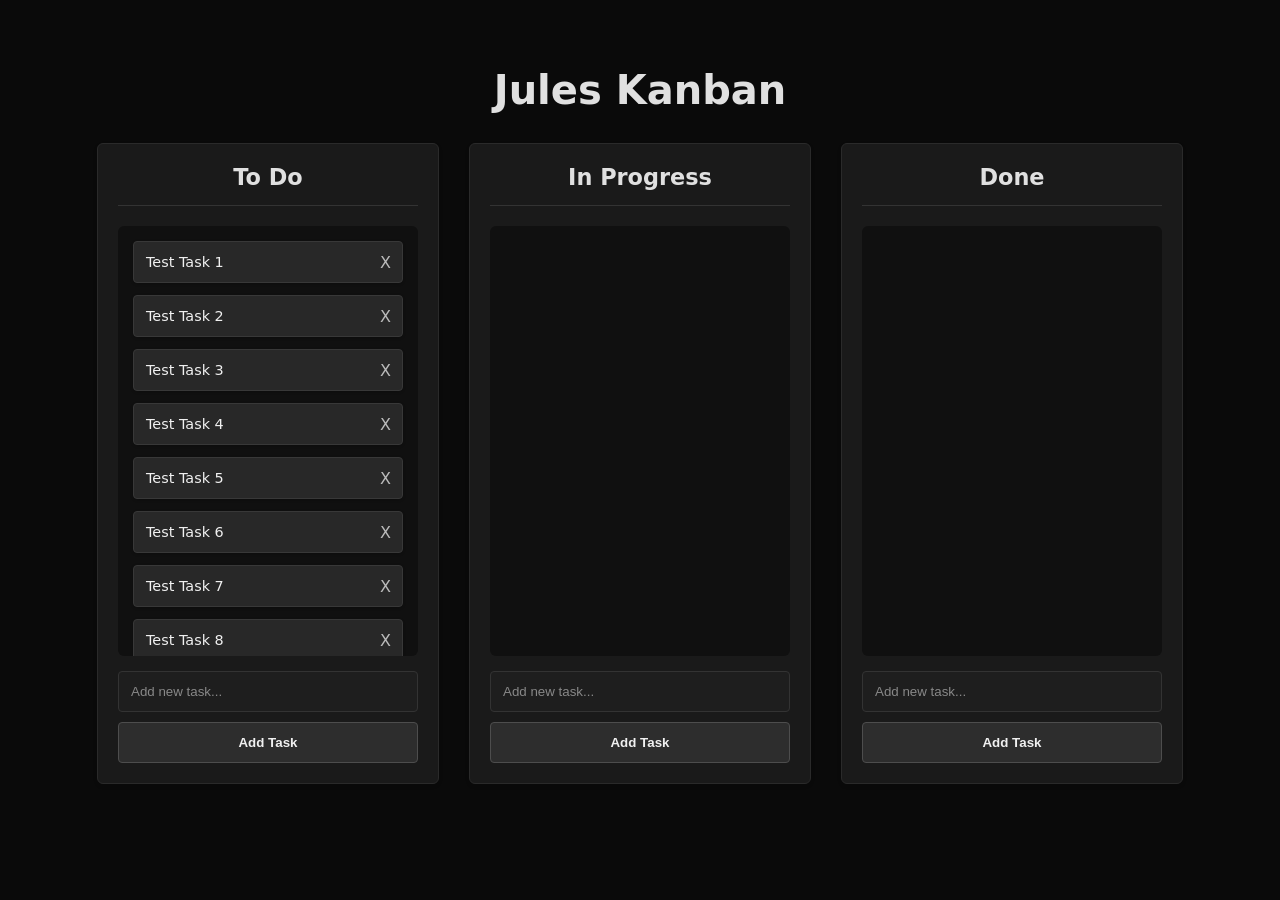
==== index.html @ 548e8468 "feat: Implement max-height and styled scrollbar for Kanban columns This commit introduces a maximum " ====
<!DOCTYPE html>
<html lang="en">
<head>
    <meta charset="UTF-8">
    <meta name="viewport" content="width=device-width, initial-scale=1.0">
    <title>Kanban Board</title>
    <link rel="stylesheet" href="style.css">
</head>
<body>
    <h1>Jules Kanban</h1>
    <div class="kanban-board">
        <div class="column" id="todo">
            <h2>To Do</h2>
            <div class="tasks">
                <div class="task" draggable="true" id="test-task-1"><span>Test Task 1</span><span class="delete-task-btn">X</span></div>
                <div class="task" draggable="true" id="test-task-2"><span>Test Task 2</span><span class="delete-task-btn">X</span></div>
                <div class="task" draggable="true" id="test-task-3"><span>Test Task 3</span><span class="delete-task-btn">X</span></div>
                <div class="task" draggable="true" id="test-task-4"><span>Test Task 4</span><span class="delete-task-btn">X</span></div>
                <div class="task" draggable="true" id="test-task-5"><span>Test Task 5</span><span class="delete-task-btn">X</span></div>
                <div class="task" draggable="true" id="test-task-6"><span>Test Task 6</span><span class="delete-task-btn">X</span></div>
                <div class="task" draggable="true" id="test-task-7"><span>Test Task 7</span><span class="delete-task-btn">X</span></div>
                <div class="task" draggable="true" id="test-task-8"><span>Test Task 8</span><span class="delete-task-btn">X</span></div>
            </div>
            <input type="text" class="new-task-input" placeholder="Add new task...">
            <button class="add-task-btn">Add Task</button>
        </div>
        <div class="column" id="inprogress">
            <h2>In Progress</h2>
            <div class="tasks"></div>
            <input type="text" class="new-task-input" placeholder="Add new task...">
            <button class="add-task-btn">Add Task</button>
        </div>
        <div class="column" id="done">
            <h2>Done</h2>
            <div class="tasks"></div>
            <input type="text" class="new-task-input" placeholder="Add new task...">
            <button class="add-task-btn">Add Task</button>
        </div>
    </div>
    <script src="script.js"></script>
</body>
</html>
---- style.css ----
body {
    font-family: system-ui, -apple-system, BlinkMacSystemFont, "Segoe UI", Roboto, "Helvetica Neue", Arial, sans-serif, "Apple Color Emoji", "Segoe UI Emoji", "Segoe UI Symbol";
    background-color: #0A0A0A; /* Dark background */
    color: #F0F0F0; /* Light text */
    margin: 0;
    padding: 40px; /* This padding will apply to all sides */
}

.kanban-board {
    display: flex;
    gap: 30px; /* Spacing between columns */
    width: 100%;
    max-width: 1200px; /* Max width of the board */
    margin: 0 auto; /* Added for robustness in centering */
    justify-content: center; /* Added to center columns if there's extra space */
}

.column {
    background-color: #1A1A1A; /* Slightly lighter dark shade for columns */
    border-radius: 6px;
    padding: 20px;
    width: 300px; /* Fixed width for columns */
    box-shadow: 0 2px 4px rgba(0, 0, 0, 0.1);
    border: 1px solid #2A2A2A;
    display: flex;
    flex-direction: column;
}

.column h2 {
    text-align: center;
    color: #E0E0E0; /* Accent color for headings */
    margin-top: 0;
    font-size: 1.4em;
    font-weight: 600;
    border-bottom: 1px solid #333; /* Separator line */
    padding-bottom: 15px;
    margin-bottom: 20px;
}

.tasks {
    min-height: 200px; /* Minimum height for the tasks area */
    max-height: 400px;
    overflow-y: auto;
    background-color: #101010; /* Even darker background for task area */
    border-radius: 6px;
    padding: 15px;
    flex-grow: 1; /* Allows this area to grow */
    margin-bottom: 15px;
    scrollbar-width: thin;
    scrollbar-color: #555 #1A1A1A;
}

.task {
    background-color: #282828; /* Darker cards for tasks */
    color: #F0F0F0;
    padding: 12px;
    margin-bottom: 12px;
    border-radius: 4px;
    cursor: grab;
    box-shadow: 0 1px 3px rgba(0, 0, 0, 0.2);
    border: 1px solid #383838;
    font-size: 0.9em;
    position: relative; /* Added for positioning delete button */
}

.delete-task-btn {
    position: absolute;
    top: 50%; /* Changed for vertical centering */
    right: 5px; /* Adjusted for potentially wider padding */
    transform: translateY(-50%); /* Added for vertical centering */
    color: #bbb; /* Softer grey */
    font-size: 16px;
    font-weight: 300; /* Thinner 'X' */
    cursor: pointer;
    padding: 3px 6px; /* Slightly increased padding */
    border-radius: 3px;
    /* border: 1px solid #555; */ /* Removed border */
    transition: background-color 0.2s ease, color 0.2s ease; /* Removed border-color from transition */
    display: flex; /* Added for Flexbox alignment */
    align-items: center; /* Vertically center 'X' */
    justify-content: center; /* Horizontally center 'X' */
}

.delete-task-btn:hover {
    background-color: #E57373; /* Soft red background */
    color: #fff; /* White 'X' for contrast */
    /* border-color: #D32F2F; */ /* Removed border-color from hover */
}

.task:active {
    cursor: grabbing;
    background-color: #4f4f4f; /* Slightly lighter when dragging */
}

.new-task-input {
    width: 100%; /* Full width minus padding */
    padding: 12px;
    margin-bottom: 10px;
    border: 1px solid #333; /* Dark border */
    border-radius: 4px;
    background-color: #1E1E1E; /* Dark input field */
    color: #F0F0F0; /* Light text for input */
    box-sizing: border-box;
    transition: border-color 0.2s ease-in-out, box-shadow 0.2s ease-in-out;
}

.new-task-input:focus {
    border-color: #E0E0E0;
    box-shadow: 0 0 0 2px rgba(224, 224, 224, 0.2);
}

.new-task-input::placeholder {
    color: #888;
}

.add-task-btn {
    background-color: #2D2D2D; /* Accent color for button */
    color: #F0F0F0; /* Dark text on button for contrast */
    border: 1px solid #4D4D4D;
    padding: 12px 18px;
    border-radius: 4px;
    cursor: pointer;
    font-weight: 600;
    transition: background-color 0.2s ease;
    width: 100%; /* Full width button */
}

.add-task-btn:hover {
    background-color: #3D3D3D; /* Slightly darker on hover */
}

.add-task-btn:active {
    transform: translateY(1px);
    background-color: #1E1E1E;
}

.add-task-btn:focus {
    outline: none;
    box-shadow: 0 0 0 3px rgba(224, 224, 224, 0.3);
}

/* Class to visually indicate a column is a valid drop target */
.drag-over {
    background-color: #222222; /* Slightly different background when dragging over */
    border: 2px dashed #E0E0E0;
}

/* Styling for the dragged item */
.dragging {
    opacity: 0.6;
    box-shadow: 0 4px 8px rgba(0, 0, 0, 0.3);
}

@media (max-width: 768px) {
    body {
        padding: 20px;
    }

    .kanban-board {
        flex-direction: column;
        align-items: center; /* Center columns in the new flex direction */
        gap: 15px;
    }

    .column {
        width: 90%; /* Use a percentage width for responsiveness */
        margin-bottom: 20px; /* Space out columns vertically */
    }
}

h1 {
    color: #E0E0E0;
    font-size: 2.5em;
    text-align: center;
    margin-bottom: 30px;
    font-weight: bold;
    display: block; /* Explicitly set display type */
    width: 100%;   /* Ensure it spans full width */
}

/* Scrollbar Styling */
.tasks::-webkit-scrollbar {
  width: 8px;
}

.tasks::-webkit-scrollbar-track {
  background: #1A1A1A; /* Matches column background */
  border-radius: 4px;
}

.tasks::-webkit-scrollbar-thumb {
  background-color: #555; /* A mid-grey for the thumb */
  border-radius: 4px;
  border: 2px solid #1A1A1A; /* Padding effect around thumb */
}

.tasks::-webkit-scrollbar-thumb:hover {
  background-color: #777; /* Lighter grey on hover */
}
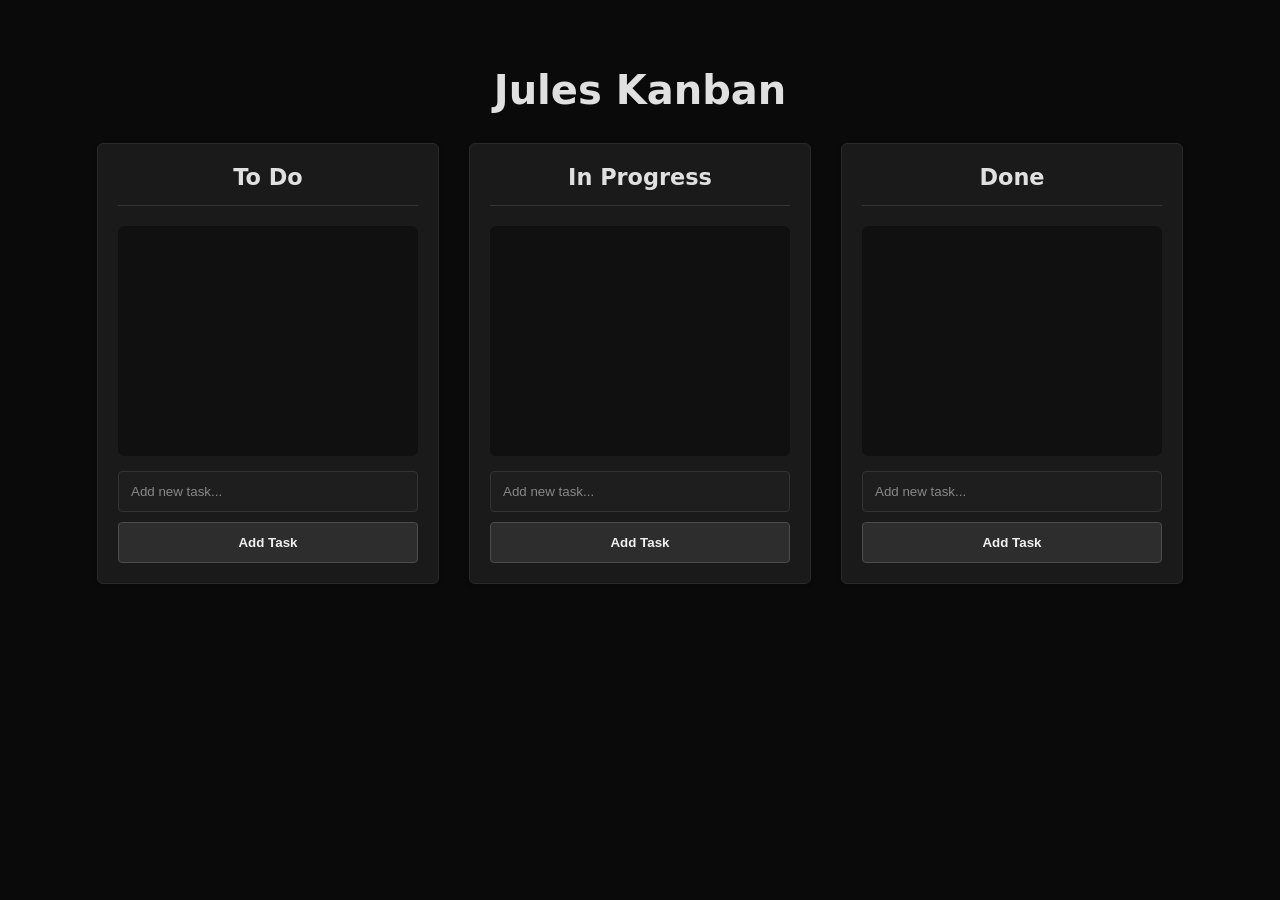
==== commit 49fc9273: "Here's the revised message: fix: Remove test tasks and implement column scrollbars  This commit corr" ====
--- a/index.html
+++ b/index.html
@@ -11,16 +11,7 @@
     <div class="kanban-board">
         <div class="column" id="todo">
             <h2>To Do</h2>
-            <div class="tasks">
-                <div class="task" draggable="true" id="test-task-1"><span>Test Task 1</span><span class="delete-task-btn">X</span></div>
-                <div class="task" draggable="true" id="test-task-2"><span>Test Task 2</span><span class="delete-task-btn">X</span></div>
-                <div class="task" draggable="true" id="test-task-3"><span>Test Task 3</span><span class="delete-task-btn">X</span></div>
-                <div class="task" draggable="true" id="test-task-4"><span>Test Task 4</span><span class="delete-task-btn">X</span></div>
-                <div class="task" draggable="true" id="test-task-5"><span>Test Task 5</span><span class="delete-task-btn">X</span></div>
-                <div class="task" draggable="true" id="test-task-6"><span>Test Task 6</span><span class="delete-task-btn">X</span></div>
-                <div class="task" draggable="true" id="test-task-7"><span>Test Task 7</span><span class="delete-task-btn">X</span></div>
-                <div class="task" draggable="true" id="test-task-8"><span>Test Task 8</span><span class="delete-task-btn">X</span></div>
-            </div>
+            <div class="tasks"></div>
             <input type="text" class="new-task-input" placeholder="Add new task...">
             <button class="add-task-btn">Add Task</button>
         </div>
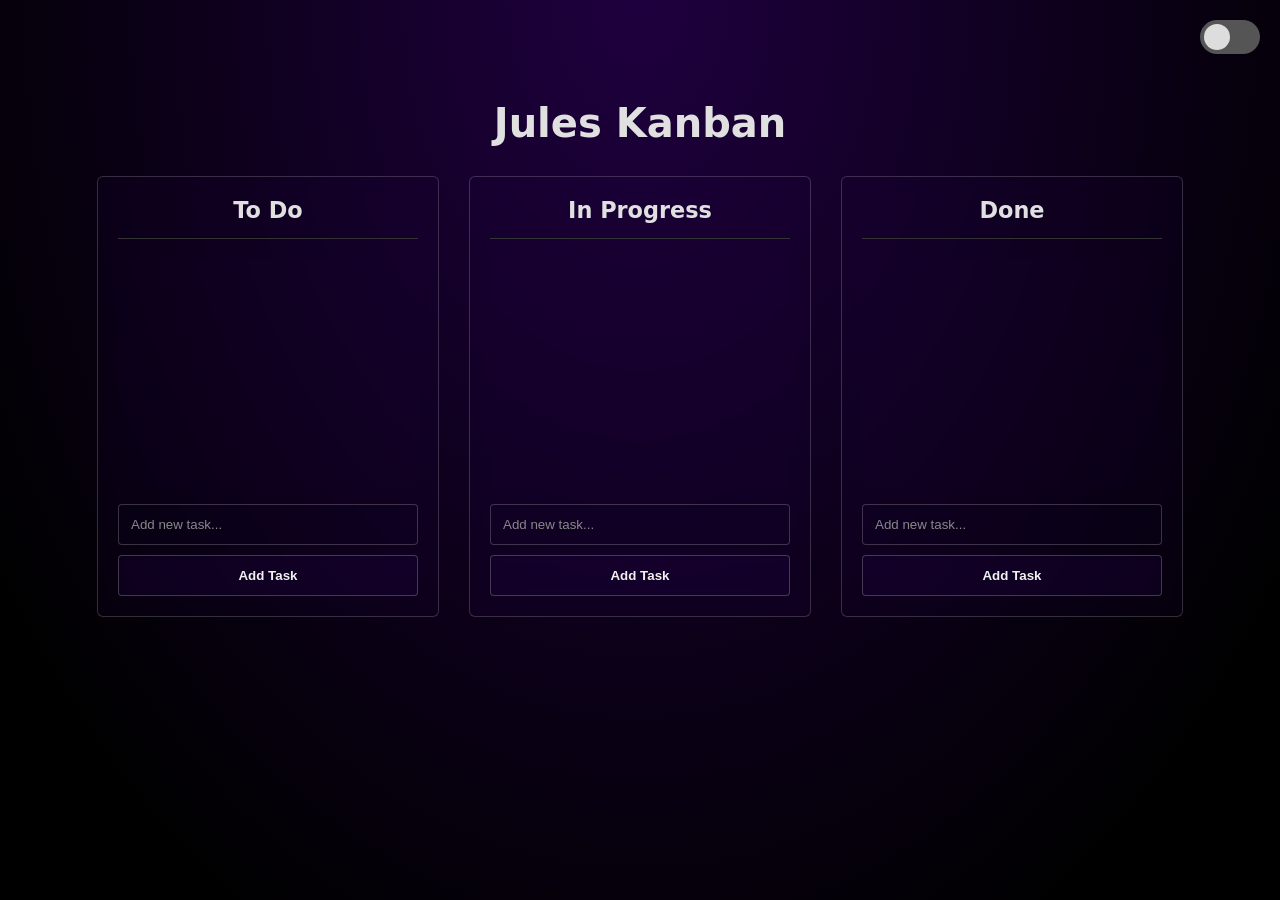
==== commit fafa9c41: "Add light/dark theme switch with glass effect Implemented a theme switcher that allows users to togg" ====
--- a/index.html
+++ b/index.html
@@ -7,6 +7,12 @@
     <link rel="stylesheet" href="style.css">
 </head>
 <body>
+    <div class="theme-switch-container">
+        <label class="theme-switch" for="theme-switch-checkbox">
+            <input type="checkbox" id="theme-switch-checkbox" />
+            <div class="slider round"></div>
+        </label>
+    </div>
     <h1>Jules Kanban</h1>
     <div class="kanban-board">
         <div class="column" id="todo">
--- a/style.css
+++ b/style.css
@@ -1,9 +1,11 @@
 body {
     font-family: system-ui, -apple-system, BlinkMacSystemFont, "Segoe UI", Roboto, "Helvetica Neue", Arial, sans-serif, "Apple Color Emoji", "Segoe UI Emoji", "Segoe UI Symbol";
-    background-color: #0A0A0A; /* Dark background */
+    background-image: radial-gradient(ellipse at top center, #1f003f 0%, #000000 85%);
     color: #F0F0F0; /* Light text */
     margin: 0;
     padding: 40px; /* This padding will apply to all sides */
+    min-height: 100vh;
+    box-sizing: border-box;
 }
 
 .kanban-board {
@@ -16,12 +18,12 @@
 }
 
 .column {
-    background-color: #1A1A1A; /* Slightly lighter dark shade for columns */
+    background-color: rgba(31, 0, 63, 0.15); /* Derived from body background #1f003f, with 15% opacity */
+    backdrop-filter: blur(8px);
     border-radius: 6px;
     padding: 20px;
     width: 300px; /* Fixed width for columns */
-    box-shadow: 0 2px 4px rgba(0, 0, 0, 0.1);
-    border: 1px solid #2A2A2A;
+    border: 1px solid rgba(255, 255, 255, 0.18); /* Increased opacity for better visibility */
     display: flex;
     flex-direction: column;
 }
@@ -41,24 +43,24 @@
     min-height: 200px; /* Minimum height for the tasks area */
     max-height: 400px;
     overflow-y: auto;
-    background-color: #101010; /* Even darker background for task area */
+    background-color: rgba(31, 0, 63, 0.03); /* Very dark, very low opacity violet */
     border-radius: 6px;
     padding: 15px;
     flex-grow: 1; /* Allows this area to grow */
     margin-bottom: 15px;
     scrollbar-width: thin;
-    scrollbar-color: #555 #1A1A1A;
+    scrollbar-color: rgba(220, 200, 255, 0.2) rgba(31, 0, 63, 0.05); /* New thumb and track colors */
 }
 
 .task {
-    background-color: #282828; /* Darker cards for tasks */
+    background-color: rgba(42, 0, 80, 0.1); /* A slightly different violet hue #2a0050, with 10% opacity */
+    backdrop-filter: blur(5px); /* Slightly less intense blur than columns */
     color: #F0F0F0;
     padding: 12px;
     margin-bottom: 12px;
     border-radius: 4px;
     cursor: grab;
-    box-shadow: 0 1px 3px rgba(0, 0, 0, 0.2);
-    border: 1px solid #383838;
+    border: 1px solid rgba(255, 255, 255, 0.15); /* Increased opacity for better visibility */
     font-size: 0.9em;
     position: relative; /* Added for positioning delete button */
 }
@@ -74,17 +76,175 @@
     cursor: pointer;
     padding: 3px 6px; /* Slightly increased padding */
     border-radius: 3px;
-    /* border: 1px solid #555; */ /* Removed border */
-    transition: background-color 0.2s ease, color 0.2s ease; /* Removed border-color from transition */
-    display: flex; /* Added for Flexbox alignment */
+    background-color: transparent;
+    border: none;
+    transition: color 0.2s ease;
+    display: none; /* Changed for Flexbox alignment */
     align-items: center; /* Vertically center 'X' */
     justify-content: center; /* Horizontally center 'X' */
 }
 
 .delete-task-btn:hover {
-    background-color: #E57373; /* Soft red background */
+    background-color: transparent;
+    border: none; /* Ensure no border on hover */
     color: #fff; /* White 'X' for contrast */
-    /* border-color: #D32F2F; */ /* Removed border-color from hover */
+}
+
+.task:hover .delete-task-btn,
+.task:hover .edit-task-btn {
+    display: flex;
+}
+
+.edit-task-btn {
+    position: absolute;
+    top: 50%;
+    right: 45px;
+    transform: translateY(-50%);
+    color: #54A0FF; /* Blue theme for Edit */
+    font-size: 16px;
+    font-weight: 300;
+    cursor: pointer;
+    padding: 5px 8px;
+    border-radius: 4px;
+    background-color: rgba(84, 160, 255, 0.1); /* Base for glass effect - blue tint */
+    backdrop-filter: blur(3px);
+    border: 1px solid rgba(84, 160, 255, 0.2);
+    line-height: 1;
+    transition: color 0.2s ease, background-color 0.2s ease, border-color 0.2s ease, opacity 0.2s ease;
+    display: none;
+    align-items: center;
+    justify-content: center;
+    opacity: 0;
+}
+
+/* Save button style (when .edit-task-btn is in save mode via .editing class on task) */
+.task.editing .edit-task-btn {
+    color: #2ECC71; /* Green theme for Save */
+    background-color: rgba(46, 204, 113, 0.1); /* Green tint for glass bg */
+    border-color: rgba(46, 204, 113, 0.2);
+}
+
+.task:hover .edit-task-btn:not(.task.editing .edit-task-btn), /* Edit hover */
+.task:hover .delete-task-btn {
+    display: flex;
+    opacity: 1;
+}
+/* Special display rule for save button as it's always visible in edit mode */
+.task.editing .edit-task-btn {
+    display: flex;
+    opacity: 1;
+}
+
+
+/* Edit button hover */
+.edit-task-btn:hover {
+    color: #77b5fe; /* Lighter blue for hover */
+    background-color: rgba(84, 160, 255, 0.2);
+    border-color: rgba(84, 160, 255, 0.4);
+}
+
+/* Save button hover (when .edit-task-btn is in save mode) */
+.task.editing .edit-task-btn:hover {
+    color: #58D68D; /* Lighter green for hover */
+    background-color: rgba(46, 204, 113, 0.2);
+    border-color: rgba(46, 204, 113, 0.4);
+}
+
+
+/* Delete button styling */
+.delete-task-btn {
+    position: absolute;
+    top: 50%;
+    right: 5px;
+    transform: translateY(-50%);
+    color: #FF6B6B; /* Red theme for Delete */
+    font-size: 16px;
+    font-weight: 300;
+    cursor: pointer;
+    padding: 5px 8px;
+    border-radius: 4px;
+    background-color: rgba(255, 107, 107, 0.1); /* Red tint for glass bg */
+    backdrop-filter: blur(3px);
+    border: 1px solid rgba(255, 107, 107, 0.2);
+    line-height: 1;
+    transition: color 0.2s ease, background-color 0.2s ease, border-color 0.2s ease, opacity 0.2s ease;
+    display: none;
+    align-items: center;
+    justify-content: center;
+    opacity: 0;
+}
+
+.delete-task-btn:hover {
+    color: #ff8686; /* Lighter red for hover */
+    background-color: rgba(255, 107, 107, 0.2);
+    border-color: rgba(255, 107, 107, 0.4);
+}
+
+/* Hide delete button when task is in editing state (JS also helps, this is a CSS backup) */
+.task.task-editing-state .delete-task-btn {
+    display: none !important; /* Ensure it's hidden */
+    opacity: 0 !important;
+}
+
+
+.edit-task-textarea {
+    width: calc(100% - 10px); /* Give a little space, buttons are absolute */
+    padding: 8px;
+    margin: 0; /* Reset margin, position within task */
+    border: 1px solid transparent; /* Initially transparent border */
+    border-radius: 3px;
+    background-color: rgba(42, 0, 80, 0.25); /* Slightly more opaque than task bg for visibility */
+    color: #F0F0F0;
+    box-sizing: border-box;
+    font-family: inherit;
+    font-size: inherit;
+    resize: vertical;
+    min-height: 40px;
+    line-height: 1.4;
+    overflow-y: hidden;
+    transition: border-color 0.2s ease-in-out, background-color 0.2s ease-in-out, width 0.2s ease-in-out; /* Added width transition */
+    flex-grow: 1; /* Allow textarea to take available space in flex container */
+}
+
+/* Styles for when task is in editing mode */
+.task.editing {
+    display: flex; /* Use flexbox for textarea and save button alignment */
+    align-items: flex-start; /* Align items to the top, good for multi-line textarea */
+    padding-right: 5px; /* Add some padding to the task itself if button is inside */
+}
+
+.task.editing .edit-task-textarea {
+    width: calc(100% - 55px); /* Reduce width to make space for the save button + margin */
+    margin-right: 10px; /* Add some margin between textarea and save button */
+}
+
+.task.editing .edit-task-btn {
+    position: relative; /* Override absolute positioning */
+    right: auto;
+    top: auto;
+    transform: none; /* Reset transform */
+    flex-shrink: 0; /* Prevent button from shrinking */
+    /* Vertically center button with the first line of textarea, or adjust as needed */
+    /* This might need fine-tuning depending on exact line-heights and padding */
+    margin-top: 8px; /* Approximate alignment with first line of text based on padding */
+}
+
+
+.edit-task-textarea:focus {
+    outline: none; /* Remove default browser outline */
+    border-color: rgba(220, 200, 255, 0.35); /* Subtle violet-tinted focus border */
+    background-color: rgba(42, 0, 80, 0.35); /* Slightly darker on focus */
+    box-shadow: 0 0 5px rgba(220, 200, 255, 0.1); /* Soft glow effect */
+}
+
+
+/* Adjust delete button position if edit button is present */
+.task .delete-task-btn {
+    right: 5px; /* Original position */
+}
+
+.task.editing .task-text-content {
+    display: none; /* Hide original text when editing */
 }
 
 .task:active {
@@ -96,17 +256,16 @@
     width: 100%; /* Full width minus padding */
     padding: 12px;
     margin-bottom: 10px;
-    border: 1px solid #333; /* Dark border */
+    border: 1px solid rgba(255, 255, 255, 0.2); /* Increased opacity */
     border-radius: 4px;
-    background-color: #1E1E1E; /* Dark input field */
+    background-color: rgba(31, 0, 63, 0.05); /* Very subtle, low opacity dark violet */
     color: #F0F0F0; /* Light text for input */
     box-sizing: border-box;
-    transition: border-color 0.2s ease-in-out, box-shadow 0.2s ease-in-out;
+    transition: border-color 0.2s ease-in-out, background-color 0.2s ease-in-out;
 }
 
 .new-task-input:focus {
-    border-color: #E0E0E0;
-    box-shadow: 0 0 0 2px rgba(224, 224, 224, 0.2);
+    border-color: rgba(255, 255, 255, 0.45); /* Increased opacity for focus border */
 }
 
 .new-task-input::placeholder {
@@ -114,29 +273,32 @@
 }
 
 .add-task-btn {
-    background-color: #2D2D2D; /* Accent color for button */
+    background-color: rgba(42, 0, 80, 0.12); /* Slightly more opaque than inputs, task card violet hue, 12% opacity */
+    backdrop-filter: blur(3px);
     color: #F0F0F0; /* Dark text on button for contrast */
-    border: 1px solid #4D4D4D;
+    border: 1px solid rgba(255, 255, 255, 0.22); /* Increased base opacity */
     padding: 12px 18px;
     border-radius: 4px;
     cursor: pointer;
     font-weight: 600;
-    transition: background-color 0.2s ease;
+    transition: background-color 0.2s ease, border-color 0.2s ease, transform 0.1s ease;
     width: 100%; /* Full width button */
 }
 
 .add-task-btn:hover {
-    background-color: #3D3D3D; /* Slightly darker on hover */
+    background-color: rgba(42, 0, 80, 0.2); /* Increase opacity on hover */
+    border-color: rgba(255, 255, 255, 0.3); /* Increased hover opacity */
 }
 
 .add-task-btn:active {
     transform: translateY(1px);
-    background-color: #1E1E1E;
+    background-color: rgba(42, 0, 80, 0.08); /* Slightly less opaque for glassy press */
 }
 
 .add-task-btn:focus {
     outline: none;
-    box-shadow: 0 0 0 3px rgba(224, 224, 224, 0.3);
+    background-color: rgba(42, 0, 80, 0.18); /* Distinct from hover */
+    border-color: rgba(255, 255, 255, 0.35); /* Increased focus opacity */
 }
 
 /* Class to visually indicate a column is a valid drop target */
@@ -153,6 +315,8 @@
 
 @media (max-width: 768px) {
     body {
+        background-image: none; /* Remove the gradient */
+        background-color: #0A0A0A; /* Apply a solid dark background */
         padding: 20px;
     }
 
@@ -165,12 +329,70 @@
     .column {
         width: 90%; /* Use a percentage width for responsiveness */
         margin-bottom: 20px; /* Space out columns vertically */
+        background-color: #1A1225; /* Solid dark violet/purple */
+        backdrop-filter: none; /* Remove blur effect */
+        border: 1px solid #2A2035; /* Subtly visible solid border */
+    }
+
+    .task {
+        background-color: #281A38; /* Solid dark violet, slightly different from column */
+        backdrop-filter: none; /* Remove blur effect */
+        border: 1px solid #3D2C4F; /* Subtly visible solid border */
+    }
+
+    .new-task-input {
+        background-color: #150C20; /* Solid very dark violet for input background */
+        border: 1px solid #2A2035; /* Matching mobile column border for consistency */
+    }
+
+    .new-task-input:focus {
+        border-color: #4A3B5C; /* A lighter violet for focus border */
+    }
+
+    .add-task-btn {
+        background-color: #281A38; /* Matching mobile task card background */
+        backdrop-filter: none; /* Remove blur effect */
+        border: 1px solid #3D2C4F; /* Matching mobile task card border */
+    }
+
+    .add-task-btn:hover {
+        background-color: #3D2C4F; /* Darken background on hover */
+        border-color: #504060; /* Slightly lighter border on hover */
+    }
+
+    .add-task-btn:active {
+        background-color: #1E1526; /* Even darker for active state */
+    }
+
+    .add-task-btn:focus {
+        background-color: #352545; /* Specific focus background */
+        border-color: #504060; /* Consistent focus border color */
+    }
+
+    .tasks {
+        background-color: #100815; /* Solid very dark base for tasks area */
+        /* Update scrollbar-color for Firefox */
+        scrollbar-color: #4A3B5C #1A1225; /* Thumb: Lighter violet, Track: Dark violet (matching column bg) */
+    }
+
+    .tasks::-webkit-scrollbar-track {
+        background: #1A1225; /* Solid dark violet (matching mobile column bg) */
+    }
+
+    .tasks::-webkit-scrollbar-thumb {
+        background-color: #4A3B5C; /* Solid lighter violet */
+        border: 2px solid #1A1225; /* Border matching the new track color */
+    }
+
+    .tasks::-webkit-scrollbar-thumb:hover {
+        background-color: #5A4B6C; /* Slightly brighter/lighter on hover */
     }
 }
 
 h1 {
     color: #E0E0E0;
     font-size: 2.5em;
+    margin-top: 60px; /* Add margin to prevent overlap with fixed switch */
     text-align: center;
     margin-bottom: 30px;
     font-weight: bold;
@@ -184,16 +406,251 @@
 }
 
 .tasks::-webkit-scrollbar-track {
-  background: #1A1A1A; /* Matches column background */
+  background: rgba(31, 0, 63, 0.05); /* Matching input field background */
   border-radius: 4px;
 }
 
 .tasks::-webkit-scrollbar-thumb {
-  background-color: #555; /* A mid-grey for the thumb */
+  background-color: rgba(220, 200, 255, 0.2); /* Light, semi-transparent violet-tinted white */
   border-radius: 4px;
-  border: 2px solid #1A1A1A; /* Padding effect around thumb */
+  border: 2px solid rgba(31, 0, 63, 0.05); /* Use new track color for border */
 }
 
 .tasks::-webkit-scrollbar-thumb:hover {
-  background-color: #777; /* Lighter grey on hover */
-}
+  background-color: rgba(220, 200, 255, 0.3); /* Slightly more opaque on hover */
+}
+
+/* Theme Switch Styles */
+.theme-switch-container {
+    position: fixed;
+    top: 20px;
+    right: 20px;
+    z-index: 1000; /* Ensure it's above other content */
+}
+
+.theme-switch {
+    position: relative;
+    display: inline-block;
+    width: 60px;
+    height: 34px;
+}
+
+.theme-switch input {
+    opacity: 0;
+    width: 0;
+    height: 0;
+}
+
+.slider {
+    position: absolute;
+    cursor: pointer;
+    top: 0;
+    left: 0;
+    right: 0;
+    bottom: 0;
+    background-color: #ccc;
+    transition: .4s;
+    border-radius: 34px;
+}
+
+.slider:before {
+    position: absolute;
+    content: "";
+    height: 26px;
+    width: 26px;
+    left: 4px;
+    bottom: 4px;
+    background-color: white;
+    transition: .4s;
+    border-radius: 50%;
+}
+
+input:checked + .slider {
+    background-color: #2196F3; /* Blue when checked (light mode) */
+}
+
+input:focus + .slider {
+    box-shadow: 0 0 1px #2196F3;
+}
+
+input:checked + .slider:before {
+    transform: translateX(26px);
+}
+
+/* Style for dark mode (default) */
+body:not(.light-mode) .slider {
+    background-color: #555; /* Darker background for the switch in dark mode */
+}
+
+body:not(.light-mode) input:checked + .slider {
+    background-color: #777; /* Slightly lighter dark background when "on" but still dark overall */
+}
+
+body:not(.light-mode) .slider:before {
+    background-color: #ddd; /* Lighter nub for dark mode */
+}
+
+/* Specific style for the sun/moon icons if we add them later, or for the nub color in light/dark */
+/* For now, we'll adjust the nub for light mode when .light-mode is active on body */
+body.light-mode .slider {
+    background-color: #ccc; /* Standard light mode off */
+}
+body.light-mode input:checked + .slider {
+    background-color: #2196F3; /* Standard light mode on */
+}
+body.light-mode .slider:before {
+    background-color: white; /* Standard light mode nub */
+}
+
+/* Light Theme Styles */
+body.light-mode {
+    background-image: radial-gradient(ellipse at top center, #e0e0e0 0%, #ffffff 85%); /* Light grey to white */
+    color: #333333; /* Dark text */
+}
+
+body.light-mode h1 {
+    color: #222222; /* Darker heading text */
+}
+
+body.light-mode .column {
+    background-color: rgba(255, 255, 255, 0.3); /* Light glass effect */
+    backdrop-filter: blur(10px);
+    border: 1px solid rgba(0, 0, 0, 0.1); /* Subtle dark border */
+    box-shadow: 0 4px 15px rgba(0, 0, 0, 0.05); /* Softer shadow for light mode */
+}
+
+body.light-mode .column h2 {
+    color: #444444; /* Dark grey for column titles */
+    border-bottom: 1px solid #dddddd; /* Lighter separator line */
+}
+
+body.light-mode .tasks {
+    background-color: rgba(255, 255, 255, 0.15); /* Lighter, very subtle glass for tasks area */
+    scrollbar-color: rgba(0, 0, 0, 0.2) rgba(255, 255, 255, 0.1); /* Darker thumb, lighter track */
+}
+
+body.light-mode .task {
+    background-color: rgba(255, 255, 255, 0.5); /* Light glass for tasks */
+    backdrop-filter: blur(8px);
+    color: #333333; /* Dark text for tasks */
+    border: 1px solid rgba(0, 0, 0, 0.12); /* Subtle dark border for tasks */
+    box-shadow: 0 2px 8px rgba(0, 0, 0, 0.06); /* Softer shadow for tasks */
+}
+
+body.light-mode .new-task-input {
+    background-color: rgba(255, 255, 255, 0.4); /* Light background for input */
+    color: #333333; /* Dark text */
+    border: 1px solid rgba(0, 0, 0, 0.15); /* Subtle dark border */
+}
+
+body.light-mode .new-task-input::placeholder {
+    color: #888888; /* Slightly darker placeholder for light mode */
+}
+
+body.light-mode .new-task-input:focus {
+    border-color: rgba(0, 0, 0, 0.3); /* Darker border on focus */
+    background-color: rgba(255, 255, 255, 0.5);
+}
+
+body.light-mode .add-task-btn {
+    background-color: rgba(240, 240, 240, 0.6); /* Light, slightly opaque button */
+    backdrop-filter: blur(5px);
+    color: #333333; /* Dark text */
+    border: 1px solid rgba(0, 0, 0, 0.15); /* Subtle dark border */
+}
+
+body.light-mode .add-task-btn:hover {
+    background-color: rgba(230, 230, 230, 0.7);
+    border-color: rgba(0, 0, 0, 0.25);
+}
+
+body.light-mode .add-task-btn:active {
+    background-color: rgba(220, 220, 220, 0.7);
+    transform: translateY(1px);
+}
+
+body.light-mode .add-task-btn:focus {
+    outline: none;
+    border-color: rgba(0, 0, 0, 0.3);
+    box-shadow: 0 0 0 2px rgba(0, 123, 255, 0.2); /* Light blue focus ring, common in light themes */
+}
+
+/* Scrollbar styling for light mode (Webkit) */
+body.light-mode .tasks::-webkit-scrollbar-track {
+  background: rgba(0, 0, 0, 0.05); /* Very light track */
+}
+
+body.light-mode .tasks::-webkit-scrollbar-thumb {
+  background-color: rgba(0, 0, 0, 0.3); /* Darker thumb */
+  border: 2px solid rgba(0, 0, 0, 0.05); /* Match track color for border */
+}
+
+body.light-mode .tasks::-webkit-scrollbar-thumb:hover {
+  background-color: rgba(0, 0, 0, 0.4); /* Slightly darker on hover */
+}
+
+/* Light theme styles for task interactive elements */
+body.light-mode .task:active {
+    cursor: grabbing;
+    background-color: rgba(240, 240, 240, 0.7); /* Lighter grey when dragging in light mode */
+    box-shadow: 0 4px 12px rgba(0, 0, 0, 0.1);
+}
+
+body.light-mode .task .edit-task-btn {
+    color: #007bff; /* Standard blue for edit */
+    background-color: rgba(0, 123, 255, 0.1);
+    border: 1px solid rgba(0, 123, 255, 0.2);
+}
+
+body.light-mode .task .edit-task-btn:hover {
+    color: #0056b3; /* Darker blue on hover */
+    background-color: rgba(0, 123, 255, 0.2);
+    border-color: rgba(0, 123, 255, 0.4);
+}
+
+body.light-mode .task.editing .edit-task-btn { /* Save button in light mode */
+    color: #28a745; /* Standard green for save */
+    background-color: rgba(40, 167, 69, 0.1);
+    border-color: rgba(40, 167, 69, 0.2);
+}
+
+body.light-mode .task.editing .edit-task-btn:hover {
+    color: #1e7e34; /* Darker green on hover */
+    background-color: rgba(40, 167, 69, 0.2);
+    border-color: rgba(40, 167, 69, 0.4);
+}
+
+body.light-mode .task .delete-task-btn {
+    color: #dc3545; /* Standard red for delete */
+    background-color: rgba(220, 53, 69, 0.1);
+    border: 1px solid rgba(220, 53, 69, 0.2);
+}
+
+body.light-mode .task .delete-task-btn:hover {
+    color: #c82333; /* Darker red on hover */
+    background-color: rgba(220, 53, 69, 0.2);
+    border-color: rgba(220, 53, 69, 0.4);
+}
+
+body.light-mode .edit-task-textarea {
+    background-color: rgba(255, 255, 255, 0.7); /* Lighter textarea background */
+    color: #333333; /* Dark text */
+    border: 1px solid rgba(0,0,0,0.1);
+}
+
+body.light-mode .edit-task-textarea:focus {
+    border-color: rgba(0, 123, 255, 0.5); /* Blue focus border */
+    background-color: rgba(255, 255, 255, 0.8);
+    box-shadow: 0 0 5px rgba(0, 123, 255, 0.15);
+}
+
+body.light-mode .drag-over {
+    background-color: rgba(0, 0, 0, 0.05); /* Very subtle dark overlay */
+    border: 2px dashed #888888; /* Dashed grey border */
+}
+
+body.light-mode .dragging {
+    opacity: 0.7;
+    background-color: rgba(250, 250, 250, 0.8); /* Slightly off-white when dragging */
+    box-shadow: 0 4px 8px rgba(0, 0, 0, 0.15);
+}
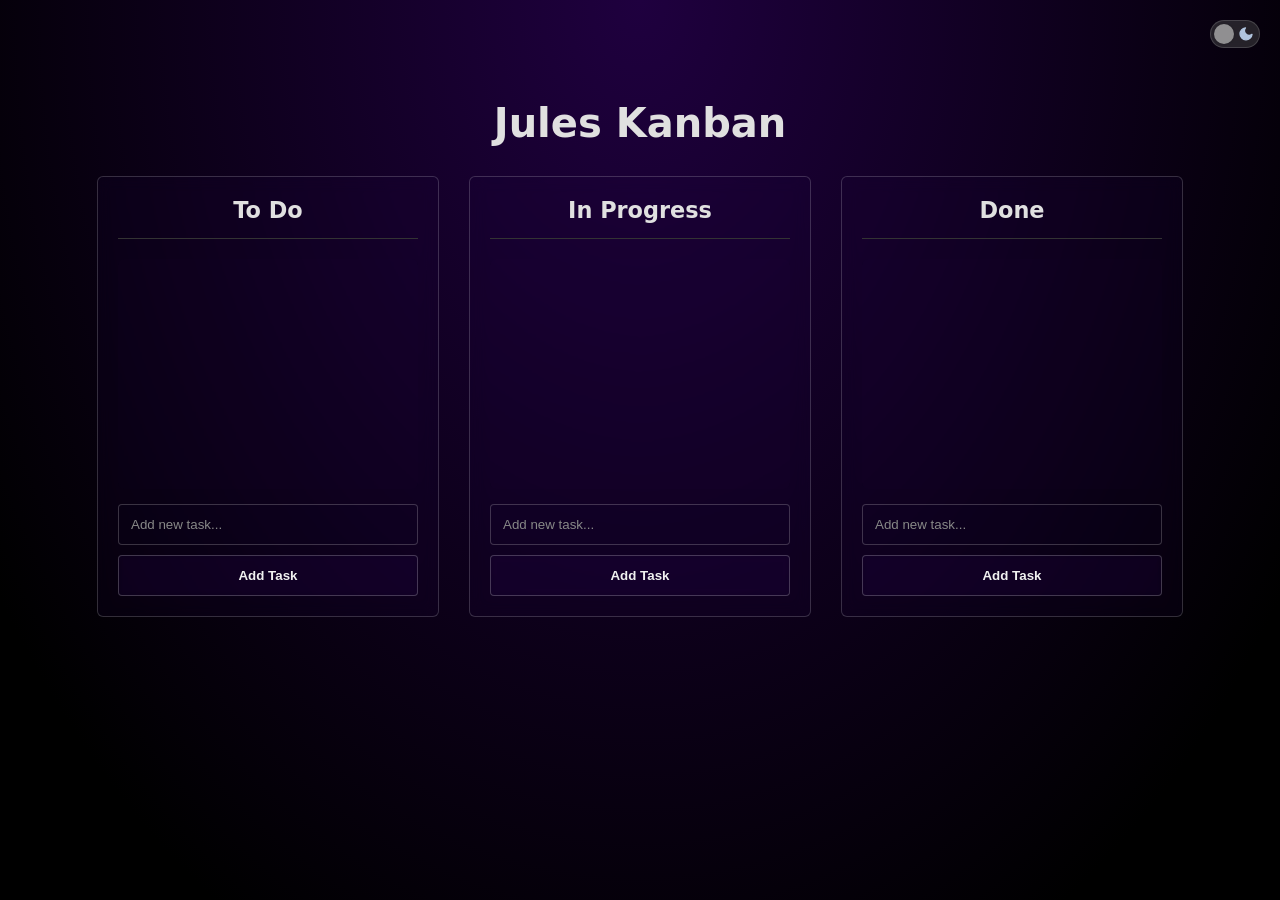
==== commit 4c96132e: "Fix: Refine dark mode theme switch aesthetics - Adjusted the slider nub color in dark mode to a soft" ====
--- a/index.html
+++ b/index.html
@@ -10,7 +10,14 @@
     <div class="theme-switch-container">
         <label class="theme-switch" for="theme-switch-checkbox">
             <input type="checkbox" id="theme-switch-checkbox" />
-            <div class="slider round"></div>
+            <div class="slider round">
+                <span class="icon sun-icon">
+                    <svg viewBox="0 0 24 24" fill="currentColor" stroke="currentColor" stroke-width="2" stroke-linecap="round" stroke-linejoin="round"><circle cx="12" cy="12" r="5"></circle><line x1="12" y1="1" x2="12" y2="3"></line><line x1="12" y1="21" x2="12" y2="23"></line><line x1="4.22" y1="4.22" x2="5.64" y2="5.64"></line><line x1="18.36" y1="18.36" x2="19.78" y2="19.78"></line><line x1="1" y1="12" x2="3" y2="12"></line><line x1="21" y1="12" x2="23" y2="12"></line><line x1="4.22" y1="19.78" x2="5.64" y2="18.36"></line><line x1="18.36" y1="5.64" x2="19.78" y2="4.22"></line></svg>
+                </span>
+                <span class="icon moon-icon">
+                    <svg viewBox="0 0 24 24" fill="currentColor" stroke="currentColor" stroke-width="2" stroke-linecap="round" stroke-linejoin="round"><path d="M21 12.79A9 9 0 1 1 11.21 3 7 7 0 0 0 21 12.79z"></path></svg>
+                </span>
+            </div>
         </label>
     </div>
     <h1>Jules Kanban</h1>
--- a/style.css
+++ b/style.css
@@ -431,8 +431,8 @@
 .theme-switch {
     position: relative;
     display: inline-block;
-    width: 60px;
-    height: 34px;
+    width: 50px; /* Reduced width */
+    height: 28px; /* Reduced height */
 }
 
 .theme-switch input {
@@ -448,58 +448,159 @@
     left: 0;
     right: 0;
     bottom: 0;
-    background-color: #ccc;
+    background-color: rgba(204, 204, 204, 0.3); /* Light grey with alpha for glass base */
+    backdrop-filter: blur(5px);
+    border: 1px solid rgba(255, 255, 255, 0.18);
     transition: .4s;
-    border-radius: 34px;
+    border-radius: 28px; /* Adjusted border-radius */
 }
 
 .slider:before {
     position: absolute;
     content: "";
-    height: 26px;
-    width: 26px;
-    left: 4px;
-    bottom: 4px;
-    background-color: white;
+    height: 20px; /* Reduced nub height */
+    width: 20px;  /* Reduced nub width */
+    left: 3px;    /* Adjusted nub position */
+    bottom: 3px;  /* Adjusted nub position */
+    background-color: rgba(255, 255, 255, 0.8); /* Slightly transparent white */
     transition: .4s;
     border-radius: 50%;
-}
-
-input:checked + .slider {
-    background-color: #2196F3; /* Blue when checked (light mode) */
-}
+    box-shadow: 0 0 3px rgba(0,0,0,0.2);
+    z-index: 1; /* Ensure nub is above icons */
+}
+
+/* Icons inside the slider */
+.slider .icon {
+    position: absolute;
+    top: 50%; /* Default for sun */
+    transform: translateY(-50%); /* Default for sun */
+    width: 16px; /* Icon size */
+    height: 16px;
+    pointer-events: none; /* So they don't interfere with clicks */
+    transition: opacity 0.3s ease, color 0.3s ease;
+    z-index: 0; /* Below the nub */
+}
+
+.slider .sun-icon {
+    left: 5px; /* Position on the left */
+    /* Default state (switch OFF, dark mode selected): Sun is hidden, but color if it were visible */
+    color: #FFD700; /* Gold for sun */
+    opacity: 0;
+}
+
+.slider .moon-icon {
+    right: 5px; /* Position on the right */
+    /* Default state (switch OFF, dark mode selected): Moon is visible */
+    color: #b0c4de; /* LightSteelBlue for moon */
+    opacity: 1;
+    transform: translateY(-51%); /* Nudge moon icon up slightly */
+}
+
+/* Styles based on checkbox state (determines which icon is conceptually 'active') */
+/* When switch is ON (light mode selected) */
+input:checked + .slider .sun-icon {
+    opacity: 1; /* Show sun */
+}
+input:checked + .slider .moon-icon {
+    opacity: 0; /* Hide moon */
+}
+
+/* When switch is OFF (dark mode selected) - this is the default state of icons */
+input:not(:checked) + .slider .sun-icon {
+    opacity: 0; /* Hide sun */
+}
+input:not(:checked) + .slider .moon-icon {
+    opacity: 1; /* Show moon */
+}
+
+
+/* Slider background color based on checkbox state */
+input:checked + .slider { /* Light mode selected */
+    background-color: rgba(255, 235, 205, 0.5); /* SeaShell/Very Light Peach-Gold glass */
+    border-color: rgba(210, 180, 140, 0.4); /* Tan border, subtle */
+}
+
+input:not(:checked) + .slider { /* Dark mode selected - this is the default slider bg */
+    /* This will be overridden by body:not(.light-mode) .theme-switch .slider for initial dark theme load */
+    /* And by body.light-mode .theme-switch .slider if light theme is active but switch is toggled to dark */
+}
+
 
 input:focus + .slider {
-    box-shadow: 0 0 1px #2196F3;
+    box-shadow: 0 0 2px rgba(210, 180, 140, 0.7); /* Focus consistent with new 'on' color */
 }
 
 input:checked + .slider:before {
-    transform: translateX(26px);
-}
-
-/* Style for dark mode (default) */
-body:not(.light-mode) .slider {
-    background-color: #555; /* Darker background for the switch in dark mode */
-}
-
-body:not(.light-mode) input:checked + .slider {
-    background-color: #777; /* Slightly lighter dark background when "on" but still dark overall */
-}
-
-body:not(.light-mode) .slider:before {
-    background-color: #ddd; /* Lighter nub for dark mode */
-}
-
-/* Specific style for the sun/moon icons if we add them later, or for the nub color in light/dark */
-/* For now, we'll adjust the nub for light mode when .light-mode is active on body */
-body.light-mode .slider {
-    background-color: #ccc; /* Standard light mode off */
-}
-body.light-mode input:checked + .slider {
-    background-color: #2196F3; /* Standard light mode on */
-}
-body.light-mode .slider:before {
-    background-color: white; /* Standard light mode nub */
+    transform: translateX(22px); /* Adjusted transform for new size */
+}
+
+/* Theme-specific overrides for icon colors and slider background */
+
+/* === DARK THEME (body:not(.light-mode)) === */
+body:not(.light-mode) .theme-switch .slider { /* Default slider bg in dark mode (switch OFF) */
+    background-color: rgba(85, 85, 85, 0.4); /* Darker glass base */
+    backdrop-filter: blur(5px);
+    border: 1px solid rgba(255, 255, 255, 0.15);
+}
+body:not(.light-mode) .theme-switch input:not(:checked) + .slider .moon-icon { /* Moon icon when dark mode is active & selected */
+    color: #b0c4de; /* LightSteelBlue */
+    opacity: 1;
+}
+body:not(.light-mode) .theme-switch input:not(:checked) + .slider .sun-icon { /* Sun icon when dark mode is active & selected (should be hidden) */
+    opacity: 0;
+}
+body:not(.light-mode) .theme-switch input:checked + .slider { /* Slider bg in dark mode when switch is ON (light mode selected) */
+    background-color: rgba(255, 235, 205, 0.5); /* SeaShell/Very Light Peach-Gold glass */
+    border-color: rgba(210, 180, 140, 0.4);
+}
+body:not(.light-mode) .theme-switch input:checked + .slider .sun-icon { /* Sun icon when dark mode is active BUT light mode selected */
+    color: #FFD700; /* Gold */
+    opacity: 1;
+}
+body:not(.light-mode) .theme-switch input:checked + .slider .moon-icon { /* Moon icon when dark mode is active BUT light mode selected (should be hidden) */
+    opacity: 0;
+}
+body:not(.light-mode) .theme-switch .slider:before { /* Nub color in dark mode (when dark theme is selected) */
+    background-color: rgba(180, 180, 180, 0.75); /* Darker, more transparent grey */
+    box-shadow: 0 0 2px rgba(0,0,0,0.3); /* Slightly adjusted shadow for new nub color */
+}
+body:not(.light-mode) .theme-switch input:checked + .slider:before { /* Nub when light is selected, still in dark body theme context */
+    background-color: rgba(235, 235, 235, 0.85); /* Slightly less stark white for this transitional state */
+}
+
+
+/* === LIGHT THEME (body.light-mode) === */
+body.light-mode .theme-switch .slider { /* Default slider bg in light mode (switch ON for light) */
+    /* This is when light mode is selected (checkbox is checked) */
+    background-color: rgba(255, 235, 205, 0.6); /* SeaShell/Very Light Peach-Gold glass - slightly more opaque */
+    backdrop-filter: blur(5px);
+    border: 1px solid rgba(210, 180, 140, 0.4); /* Tan border */
+}
+body.light-mode .theme-switch input:checked + .slider .sun-icon { /* Sun icon when light mode is active & selected */
+    color: #e68a00; /* Darker Gold / Orange for better contrast on light bg */
+    opacity: 1;
+}
+body.light-mode .theme-switch input:checked + .slider .moon-icon { /* Moon icon when light mode is active & selected (should be hidden) */
+    opacity: 0;
+}
+
+body.light-mode .theme-switch input:not(:checked) + .slider { /* Slider bg in light mode when switch is OFF (dark mode selected) */
+    background-color: rgba(130, 130, 130, 0.4); /* Mid-tone grey glass for 'off' state in light mode */
+    border: 1px solid rgba(0, 0, 0, 0.15);
+}
+body.light-mode .theme-switch input:not(:checked) + .slider .moon-icon { /* Moon icon when light mode is active BUT dark mode selected */
+    color: #333a45; /* Darker slate gray for moon on light bg */
+    opacity: 1;
+}
+body.light-mode .theme-switch input:not(:checked) + .slider .sun-icon { /* Sun icon when light mode is active BUT dark mode selected (should be hidden) */
+    opacity: 0;
+}
+
+body.light-mode .theme-switch .slider:before { /* Nub color in light mode (when light is selected by default with this body class) */
+    background-color: rgba(255, 255, 255, 0.95);
+}
+body.light-mode .theme-switch input:not(:checked) + .slider:before { /* Nub when dark is selected, still in light body theme context */
+    background-color: rgba(240, 240, 240, 0.9);
 }
 
 /* Light Theme Styles */
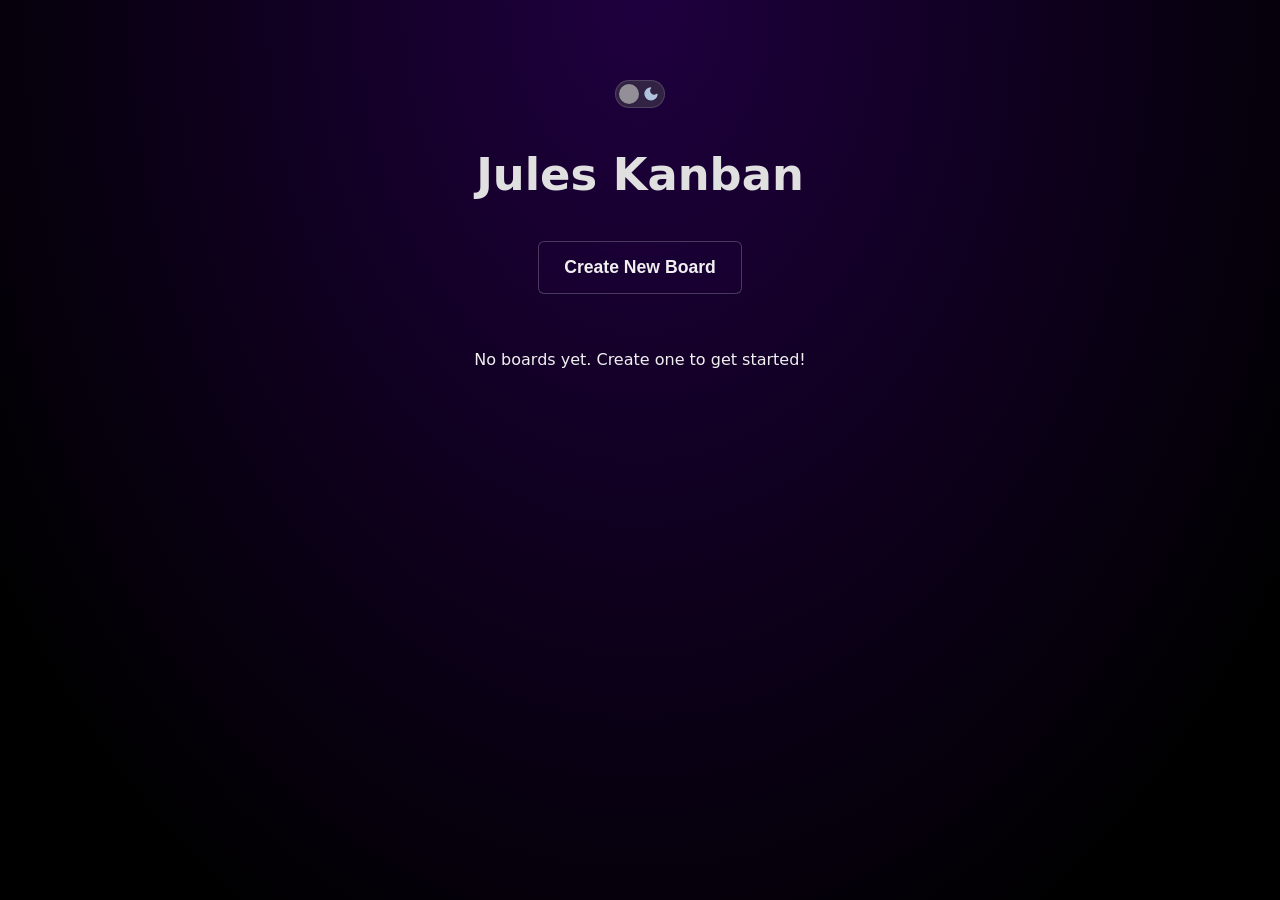
==== commit 91f5e88f: "refactor: Restructure project files for clarity and scalability - Renamed main.html to index.html (m" ====
--- a/index.html
+++ b/index.html
@@ -3,8 +3,9 @@
 <head>
     <meta charset="UTF-8">
     <meta name="viewport" content="width=device-width, initial-scale=1.0">
-    <title>Kanban Board</title>
-    <link rel="stylesheet" href="style.css">
+    <title>Jules Kanban - Home</title>
+    <link rel="stylesheet" href="assets/css/style.css">
+    <link rel="stylesheet" href="assets/css/main.css">
 </head>
 <body>
     <div class="theme-switch-container">
@@ -20,27 +21,46 @@
             </div>
         </label>
     </div>
-    <h1>Jules Kanban</h1>
-    <div class="kanban-board">
-        <div class="column" id="todo">
-            <h2>To Do</h2>
-            <div class="tasks"></div>
-            <input type="text" class="new-task-input" placeholder="Add new task...">
-            <button class="add-task-btn">Add Task</button>
-        </div>
-        <div class="column" id="inprogress">
-            <h2>In Progress</h2>
-            <div class="tasks"></div>
-            <input type="text" class="new-task-input" placeholder="Add new task...">
-            <button class="add-task-btn">Add Task</button>
-        </div>
-        <div class="column" id="done">
-            <h2>Done</h2>
-            <div class="tasks"></div>
-            <input type="text" class="new-task-input" placeholder="Add new task...">
-            <button class="add-task-btn">Add Task</button>
+
+    <div class="main-container">
+        <h1 class="page-title">Jules Kanban</h1>
+        <button id="create-board-btn">Create New Board</button>
+        <div id="boards-container">
+            <!-- Board cards will be dynamically inserted here -->
+            <!-- Example: <a href="index.html?boardId=123" class="board-card">Board Name 1</a> -->
         </div>
     </div>
-    <script src="script.js"></script>
+
+    <script src="assets/js/main.js"></script>
+    <script>
+        // Minimal theme switcher logic for main.html, can be expanded or moved to main.js
+        // Consider moving this into main.js if it's not already fully covered there.
+        // For now, assuming main.js might not yet have theme logic or this is a quick setup.
+        const themeSwitchMain = document.getElementById('theme-switch-checkbox');
+        const bodyElementMain = document.body;
+
+        function applyTheme(isLightMode) {
+            if (isLightMode) {
+                bodyElementMain.classList.add('light-mode');
+                themeSwitchMain.checked = true;
+                localStorage.setItem('theme', 'light');
+            } else {
+                bodyElementMain.classList.remove('light-mode');
+                themeSwitchMain.checked = false;
+                localStorage.setItem('theme', 'dark');
+            }
+        }
+
+        themeSwitchMain.addEventListener('change', () => {
+            applyTheme(themeSwitchMain.checked);
+        });
+
+        const currentTheme = localStorage.getItem('theme');
+        if (currentTheme === 'light') {
+            applyTheme(true);
+        } else {
+            applyTheme(false); // Default to dark
+        }
+    </script>
 </body>
 </html>
--- a/assets/css/style.css
+++ b/assets/css/style.css
@@ -0,0 +1,218 @@
+body {
+    font-family: system-ui, -apple-system, BlinkMacSystemFont, "Segoe UI", Roboto, "Helvetica Neue", Arial, sans-serif, "Apple Color Emoji", "Segoe UI Emoji", "Segoe UI Symbol";
+    background-image: radial-gradient(ellipse at top center, #1f003f 0%, #000000 85%);
+    color: #F0F0F0; /* Light text */
+    margin: 0;
+    padding: 40px; /* This padding will apply to all sides */
+    min-height: 100vh;
+    box-sizing: border-box;
+}
+
+/* GENERAL h1 STYLING - Board specific H1s (like board name) are in board.css */
+/* Main page specific H1 (page-title) is in main.css */
+h1 {
+    color: #E0E0E0;
+    font-size: 2.5em; /* Default size, can be overridden */
+    text-align: center;
+    font-weight: bold;
+    display: block;
+    width: 100%;
+    margin-top: 20px; /* Basic default margins */
+    margin-bottom: 20px;
+}
+
+
+/* Theme Switch Styles - Global as it appears on multiple pages */
+.theme-switch-container {
+    /* These specific positioning rules are now handled by .top-bar-container (board.css)
+       or direct placement in main.html (styled by main.css) if different.
+       The component itself is globally styled here. */
+}
+
+.theme-switch {
+    position: relative;
+    display: inline-block;
+    width: 50px; /* Reduced width */
+    height: 28px; /* Reduced height */
+}
+
+.theme-switch input {
+    opacity: 0;
+    width: 0;
+    height: 0;
+}
+
+.slider {
+    position: absolute;
+    cursor: pointer;
+    top: 0;
+    left: 0;
+    right: 0;
+    bottom: 0;
+    background-color: rgba(204, 204, 204, 0.3); /* Light grey with alpha for glass base */
+    backdrop-filter: blur(5px);
+    border: 1px solid rgba(255, 255, 255, 0.18);
+    transition: .4s;
+    border-radius: 28px; /* Adjusted border-radius */
+}
+
+.slider:before {
+    position: absolute;
+    content: "";
+    height: 20px; /* Reduced nub height */
+    width: 20px;  /* Reduced nub width */
+    left: 3px;    /* Adjusted nub position */
+    bottom: 3px;  /* Adjusted nub position */
+    background-color: rgba(255, 255, 255, 0.8); /* Slightly transparent white */
+    transition: .4s;
+    border-radius: 50%;
+    box-shadow: 0 0 3px rgba(0,0,0,0.2);
+    z-index: 1; /* Ensure nub is above icons */
+}
+
+/* Icons inside the slider */
+.slider .icon {
+    position: absolute;
+    top: 50%; /* Default for sun */
+    transform: translateY(-50%); /* Default for sun */
+    width: 16px; /* Icon size */
+    height: 16px;
+    pointer-events: none; /* So they don't interfere with clicks */
+    transition: opacity 0.3s ease, color 0.3s ease;
+    z-index: 0; /* Below the nub */
+}
+
+.slider .sun-icon {
+    left: 5px; /* Position on the left */
+    /* Default state (switch OFF, dark mode selected): Sun is hidden, but color if it were visible */
+    color: #FFD700; /* Gold for sun */
+    opacity: 0;
+}
+
+.slider .moon-icon {
+    right: 5px; /* Position on the right */
+    /* Default state (switch OFF, dark mode selected): Moon is visible */
+    color: #b0c4de; /* LightSteelBlue for moon */
+    opacity: 1;
+    transform: translateY(-51%); /* Nudge moon icon up slightly */
+}
+
+/* Styles based on checkbox state (determines which icon is conceptually 'active') */
+/* When switch is ON (light mode selected) */
+input:checked + .slider .sun-icon {
+    opacity: 1; /* Show sun */
+}
+input:checked + .slider .moon-icon {
+    opacity: 0; /* Hide moon */
+}
+
+/* When switch is OFF (dark mode selected) - this is the default state of icons */
+input:not(:checked) + .slider .sun-icon {
+    opacity: 0; /* Hide sun */
+}
+input:not(:checked) + .slider .moon-icon {
+    opacity: 1; /* Show moon */
+}
+
+
+/* Slider background color based on checkbox state */
+input:checked + .slider { /* Light mode selected */
+    background-color: rgba(255, 235, 205, 0.5); /* SeaShell/Very Light Peach-Gold glass */
+    border-color: rgba(210, 180, 140, 0.4); /* Tan border, subtle */
+}
+
+input:not(:checked) + .slider { /* Dark mode selected - this is the default slider bg */
+    /* This will be overridden by body:not(.light-mode) .theme-switch .slider for initial dark theme load */
+    /* And by body.light-mode .theme-switch .slider if light theme is active but switch is toggled to dark */
+}
+
+
+input:focus + .slider {
+    box-shadow: 0 0 2px rgba(210, 180, 140, 0.7); /* Focus consistent with new 'on' color */
+}
+
+input:checked + .slider:before {
+    transform: translateX(22px); /* Adjusted transform for new size */
+}
+
+/* Theme-specific overrides for icon colors and slider background */
+
+/* === DARK THEME (body:not(.light-mode)) === */
+body:not(.light-mode) .theme-switch .slider { /* Default slider bg in dark mode (switch OFF) */
+    background-color: rgba(85, 85, 85, 0.4); /* Darker glass base */
+    backdrop-filter: blur(5px);
+    border: 1px solid rgba(255, 255, 255, 0.15);
+}
+body:not(.light-mode) .theme-switch input:not(:checked) + .slider .moon-icon { /* Moon icon when dark mode is active & selected */
+    color: #b0c4de; /* LightSteelBlue */
+    opacity: 1;
+}
+body:not(.light-mode) .theme-switch input:not(:checked) + .slider .sun-icon { /* Sun icon when dark mode is active & selected (should be hidden) */
+    opacity: 0;
+}
+body:not(.light-mode) .theme-switch input:checked + .slider { /* Slider bg in dark mode when switch is ON (light mode selected) */
+    background-color: rgba(255, 235, 205, 0.5); /* SeaShell/Very Light Peach-Gold glass */
+    border-color: rgba(210, 180, 140, 0.4);
+}
+body:not(.light-mode) .theme-switch input:checked + .slider .sun-icon { /* Sun icon when dark mode is active BUT light mode selected */
+    color: #FFD700; /* Gold */
+    opacity: 1;
+}
+body:not(.light-mode) .theme-switch input:checked + .slider .moon-icon { /* Moon icon when dark mode is active BUT light mode selected (should be hidden) */
+    opacity: 0;
+}
+body:not(.light-mode) .theme-switch .slider:before { /* Nub color in dark mode (when dark theme is selected) */
+    background-color: rgba(180, 180, 180, 0.75); /* Darker, more transparent grey */
+    box-shadow: 0 0 2px rgba(0,0,0,0.3); /* Slightly adjusted shadow for new nub color */
+}
+body:not(.light-mode) .theme-switch input:checked + .slider:before { /* Nub when light is selected, still in dark body theme context */
+    background-color: rgba(235, 235, 235, 0.85); /* Slightly less stark white for this transitional state */
+}
+
+
+/* === LIGHT THEME (body.light-mode) === */
+body.light-mode .theme-switch .slider { /* Default slider bg in light mode (switch ON for light) */
+    /* This is when light mode is selected (checkbox is checked) */
+    background-color: rgba(255, 235, 205, 0.6); /* SeaShell/Very Light Peach-Gold glass - slightly more opaque */
+    backdrop-filter: blur(5px);
+    border: 1px solid rgba(210, 180, 140, 0.4); /* Tan border */
+}
+body.light-mode .theme-switch input:checked + .slider .sun-icon { /* Sun icon when light mode is active & selected */
+    color: #e68a00; /* Darker Gold / Orange for better contrast on light bg */
+    opacity: 1;
+}
+body.light-mode .theme-switch input:checked + .slider .moon-icon { /* Moon icon when light mode is active & selected (should be hidden) */
+    opacity: 0;
+}
+
+body.light-mode .theme-switch input:not(:checked) + .slider { /* Slider bg in light mode when switch is OFF (dark mode selected) */
+    background-color: rgba(130, 130, 130, 0.4); /* Mid-tone grey glass for 'off' state in light mode */
+    border: 1px solid rgba(0, 0, 0, 0.15);
+}
+body.light-mode .theme-switch input:not(:checked) + .slider .moon-icon { /* Moon icon when light mode is active BUT dark mode selected */
+    color: #333a45; /* Darker slate gray for moon on light bg */
+    opacity: 1;
+}
+body.light-mode .theme-switch input:not(:checked) + .slider .sun-icon { /* Sun icon when light mode is active BUT dark mode selected (should be hidden) */
+    opacity: 0;
+}
+
+body.light-mode .theme-switch .slider:before { /* Nub color in light mode (when light is selected by default with this body class) */
+    background-color: rgba(255, 255, 255, 0.95);
+}
+body.light-mode .theme-switch input:not(:checked) + .slider:before { /* Nub when dark is selected, still in light body theme context */
+    background-color: rgba(240, 240, 240, 0.9);
+}
+
+/* Light Theme Styles */
+body.light-mode {
+    background-image: radial-gradient(ellipse at top center, #e0e0e0 0%, #ffffff 85%); /* Light grey to white */
+    color: #333333; /* Dark text */
+}
+
+body.light-mode h1 { /* General light mode h1 */
+    color: #222222; /* Darker heading text */
+}
+
+/* Specific light mode overrides for .column, .task, .new-task-input etc. are now in board.css */
+/* Specific light mode overrides for .page-title, #create-board-btn etc. are now in main.css */
--- a/assets/css/main.css
+++ b/assets/css/main.css
@@ -0,0 +1,97 @@
+/* Styles specific to index.html (main page) */
+body { /* This body style is specific to how main page is laid out */
+    display: flex;
+    flex-direction: column;
+    align-items: center;
+    padding-top: 80px; /* Adjust if theme switcher needs more space */
+}
+
+.main-container {
+    width: 100%;
+    max-width: 900px;
+    padding: 20px;
+    box-sizing: border-box;
+    text-align: center;
+}
+
+.page-title { /* Specific to main page's h1 */
+    color: #E0E0E0; /* From existing style.css h1, but could be overridden by global h1 */
+    font-size: 2.8em; /* Slightly larger for main page title */
+    margin-bottom: 40px;
+    font-weight: bold;
+}
+
+body.light-mode .page-title {
+    color: #222222; /* From existing style.css h1.light-mode */
+}
+
+#create-board-btn {
+    background-color: rgba(42, 0, 80, 0.12);
+    backdrop-filter: blur(3px);
+    color: #F0F0F0;
+    border: 1px solid rgba(255, 255, 255, 0.22);
+    padding: 15px 25px;
+    border-radius: 6px;
+    cursor: pointer;
+    font-size: 1.1em;
+    font-weight: 600;
+    transition: background-color 0.2s ease, border-color 0.2s ease, transform 0.1s ease;
+    margin-bottom: 40px;
+}
+
+#create-board-btn:hover {
+    background-color: rgba(42, 0, 80, 0.2);
+    border-color: rgba(255, 255, 255, 0.3);
+}
+
+#create-board-btn:active {
+    transform: translateY(1px);
+}
+
+body.light-mode #create-board-btn {
+    background-color: rgba(240, 240, 240, 0.6);
+    color: #333333;
+    border: 1px solid rgba(0, 0, 0, 0.15);
+}
+
+body.light-mode #create-board-btn:hover {
+    background-color: rgba(230, 230, 230, 0.7);
+    border-color: rgba(0, 0, 0, 0.25);
+}
+
+#boards-container {
+    display: grid;
+    grid-template-columns: repeat(auto-fill, minmax(250px, 1fr));
+    gap: 20px;
+    width: 100%;
+}
+
+.board-card {
+    background-color: rgba(31, 0, 63, 0.15);
+    backdrop-filter: blur(8px);
+    border-radius: 6px;
+    padding: 20px;
+    border: 1px solid rgba(255, 255, 255, 0.18);
+    color: #E0E0E0;
+    text-decoration: none;
+    font-size: 1.2em;
+    transition: transform 0.2s ease, box-shadow 0.2s ease;
+    display: flex;
+    justify-content: center;
+    align-items: center;
+    min-height: 100px;
+}
+
+.board-card:hover {
+    transform: translateY(-5px);
+    box-shadow: 0 8px 15px rgba(0,0,0,0.2);
+}
+
+body.light-mode .board-card {
+    background-color: rgba(255, 255, 255, 0.3);
+    border: 1px solid rgba(0, 0, 0, 0.1);
+    color: #333333;
+}
+body.light-mode .board-card:hover {
+    box-shadow: 0 8px 15px rgba(0,0,0,0.1);
+}
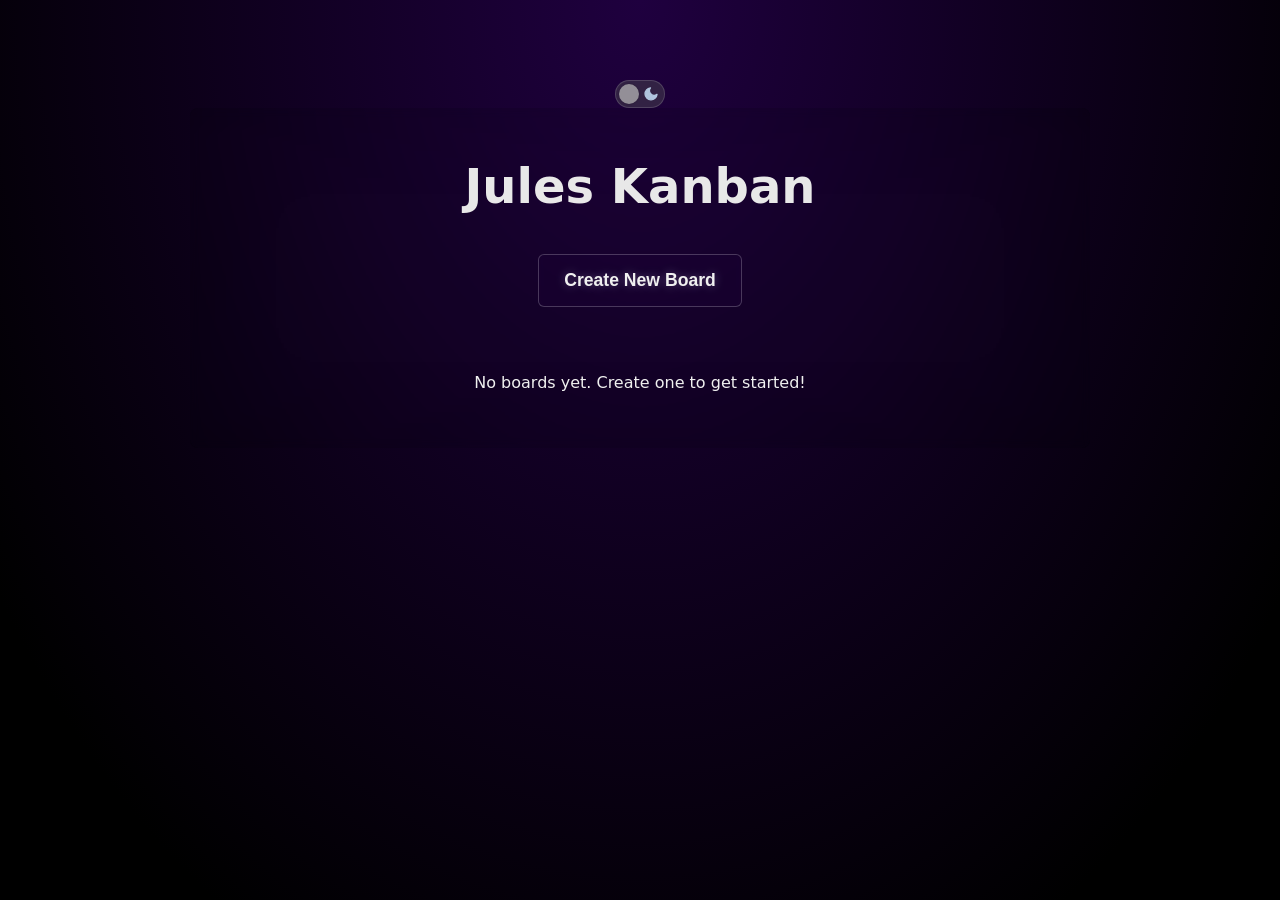
==== commit 8d61eabb: "feat: Enhance UI and implement custom new board dialog - Fixed board name visibility in light mode b" ====
--- a/index.html
+++ b/index.html
@@ -28,6 +28,18 @@
         <div id="boards-container">
             <!-- Board cards will be dynamically inserted here -->
             <!-- Example: <a href="index.html?boardId=123" class="board-card">Board Name 1</a> -->
+        </div>
+    </div>
+
+    <div id="new-board-modal" class="modal-overlay" style="display: none;">
+        <div class="modal-content">
+            <h2>Create New Kanban Board</h2>
+            <label for="new-board-name-input" class="modal-label">Board Name:</label>
+            <input type="text" id="new-board-name-input" class="modal-input" placeholder="Enter board name...">
+            <div class="modal-actions">
+                <button id="cancel-create-board-btn" class="modal-button cancel-btn">Cancel</button>
+                <button id="confirm-create-board-btn" class="modal-button confirm-btn">Create Board</button>
+            </div>
         </div>
     </div>
 
--- a/assets/css/main.css
+++ b/assets/css/main.css
@@ -12,11 +12,16 @@
     padding: 20px;
     box-sizing: border-box;
     text-align: center;
+    background-color: rgba(20, 10, 30, 0.1); /* Subtle darker glass base for the container */
+    backdrop-filter: blur(5px); /* Slightly less than cards for depth */
+    border-radius: 8px;
+    padding: 30px;
+    box-shadow: inset 0 0 100px rgba(0,0,0,0.1); /* Inner shadow for depth */
 }
 
 .page-title { /* Specific to main page's h1 */
-    color: #E0E0E0; /* From existing style.css h1, but could be overridden by global h1 */
-    font-size: 2.8em; /* Slightly larger for main page title */
+    color: #E8E8E8; /* Slightly brighter for main title */
+    font-size: 3em; /* Slightly larger for main page title */
     margin-bottom: 40px;
     font-weight: bold;
 }
@@ -34,64 +39,260 @@
     border-radius: 6px;
     cursor: pointer;
     font-size: 1.1em;
-    font-weight: 600;
-    transition: background-color 0.2s ease, border-color 0.2s ease, transform 0.1s ease;
+    font-weight: 700; /* Bolder */
+    transition: background-color 0.3s ease, border-color 0.3s ease, transform 0.2s ease, box-shadow 0.3s ease;
     margin-bottom: 40px;
+    text-shadow: 0 0 10px rgba(230, 230, 255, 0.3); /* Subtle glow */
 }
 
 #create-board-btn:hover {
-    background-color: rgba(42, 0, 80, 0.2);
-    border-color: rgba(255, 255, 255, 0.3);
+    background-color: rgba(52, 0, 90, 0.25); /* Darker, richer hover */
+    border-color: rgba(255, 255, 255, 0.4);
+    transform: translateY(-2px);
+    box-shadow: 0 4px 15px rgba(0,0,0,0.2);
 }
 
 #create-board-btn:active {
-    transform: translateY(1px);
+    transform: translateY(0px);
+    box-shadow: 0 2px 5px rgba(0,0,0,0.15);
 }
 
 body.light-mode #create-board-btn {
-    background-color: rgba(240, 240, 240, 0.6);
+    background-color: rgba(255, 255, 255, 0.5); /* Brighter base for light mode */
     color: #333333;
-    border: 1px solid rgba(0, 0, 0, 0.15);
+    border: 1px solid rgba(0, 0, 0, 0.1);
+    box-shadow: 0 2px 8px rgba(0,0,0,0.05);
 }
 
 body.light-mode #create-board-btn:hover {
-    background-color: rgba(230, 230, 230, 0.7);
-    border-color: rgba(0, 0, 0, 0.25);
+    background-color: rgba(255, 255, 255, 0.7);
+    border-color: rgba(0, 0, 0, 0.2);
+    transform: translateY(-2px);
+    box-shadow: 0 4px 15px rgba(0,0,0,0.1);
 }
 
 #boards-container {
     display: grid;
     grid-template-columns: repeat(auto-fill, minmax(250px, 1fr));
-    gap: 20px;
-    width: 100%;
+    gap: 25px; /* Slightly more gap */
+    width: 100%;
+    padding: 10px 0; /* Add some padding if cards are many */
 }
 
 .board-card {
-    background-color: rgba(31, 0, 63, 0.15);
-    backdrop-filter: blur(8px);
-    border-radius: 6px;
-    padding: 20px;
-    border: 1px solid rgba(255, 255, 255, 0.18);
-    color: #E0E0E0;
+    background-color: rgba(45, 20, 70, 0.25); /* Richer purple base */
+    backdrop-filter: blur(10px); /* More blur for cards */
+    border-radius: 8px; /* Slightly more rounded */
+    padding: 25px 20px; /* More padding */
+    border: 1px solid rgba(255, 255, 255, 0.2); /* Brighter border */
+    color: #EAEAEA;
     text-decoration: none;
-    font-size: 1.2em;
-    transition: transform 0.2s ease, box-shadow 0.2s ease;
-    display: flex;
+    font-size: 1.25em; /* Slightly larger text */
+    font-weight: 500;
+    transition: transform 0.25s ease, box-shadow 0.25s ease, background-color 0.25s ease, border-color 0.25s ease;
+    display: flex;
+    flex-direction: column; /* For icon + text */
     justify-content: center;
     align-items: center;
-    min-height: 100px;
+    min-height: 120px; /* Taller cards */
+    box-shadow: 0 4px 10px rgba(0,0,0,0.15);
+    text-align: center;
+}
+
+.board-card .board-card-icon {
+    font-size: 1.8em; /* Size for an icon */
+    margin-bottom: 10px;
+    opacity: 0.7;
 }
 
 .board-card:hover {
-    transform: translateY(-5px);
-    box-shadow: 0 8px 15px rgba(0,0,0,0.2);
+    transform: translateY(-8px) scale(1.03); /* More pronounced lift and slight scale */
+    box-shadow: 0 12px 25px rgba(0,0,0,0.25);
+    background-color: rgba(55, 30, 80, 0.35); /* Hover bg color change */
+    border-color: rgba(255, 255, 255, 0.35);
 }
 
 body.light-mode .board-card {
-    background-color: rgba(255, 255, 255, 0.3);
-    border: 1px solid rgba(0, 0, 0, 0.1);
+    background-color: rgba(255, 255, 255, 0.45); /* Lighter glass for light mode */
+    border: 1px solid rgba(0, 0, 0, 0.12);
+    color: #2c3e50; /* Darker, more saturated text color */
+    box-shadow: 0 4px 10px rgba(0,0,0,0.08);
+}
+
+body.light-mode .board-card .board-card-icon {
+    opacity: 0.6;
+}
+
+body.light-mode .board-card:hover {
+    background-color: rgba(255, 255, 255, 0.65);
+    border-color: rgba(0, 0, 0, 0.25);
+    box-shadow: 0 12px 25px rgba(0,0,0,0.12);
+}
+
+/* Custom Modal Styles */
+.modal-overlay {
+    position: fixed;
+    top: 0;
+    left: 0;
+    width: 100%;
+    height: 100%;
+    background-color: rgba(0, 0, 0, 0.5); /* Semi-transparent backdrop */
+    backdrop-filter: blur(5px); /* Frosted glass effect for the overlay */
+    display: flex;
+    justify-content: center;
+    align-items: center;
+    z-index: 2000; /* Ensure it's above other content */
+    opacity: 0;
+    visibility: hidden;
+    transition: opacity 0.3s ease, visibility 0s linear 0.3s;
+}
+
+.modal-overlay.active {
+    opacity: 1;
+    visibility: visible;
+    transition: opacity 0.3s ease;
+}
+
+.modal-content {
+    background-color: rgba(30, 10, 50, 0.6); /* Darker, more opaque glass for modal */
+    backdrop-filter: blur(15px); /* Stronger blur for modal content background */
+    padding: 30px 40px;
+    border-radius: 10px;
+    border: 1px solid rgba(255, 255, 255, 0.2);
+    box-shadow: 0 10px 30px rgba(0, 0, 0, 0.3);
+    width: 100%;
+    max-width: 450px;
+    color: #EAEAEA;
+    transform: scale(0.95);
+    transition: transform 0.3s ease;
+}
+
+.modal-overlay.active .modal-content {
+    transform: scale(1);
+}
+
+.modal-content h2 {
+    margin-top: 0;
+    margin-bottom: 25px;
+    font-size: 1.8em;
+    text-align: center;
+    color: #FFFFFF;
+    text-shadow: 0 0 8px rgba(200, 180, 255, 0.5);
+}
+
+.modal-label {
+    display: block;
+    margin-bottom: 8px;
+    font-weight: 500;
+    color: #D0D0D0;
+}
+
+.modal-input {
+    width: 100%;
+    padding: 12px 15px;
+    margin-bottom: 25px;
+    border: 1px solid rgba(255, 255, 255, 0.25);
+    border-radius: 6px;
+    background-color: rgba(0, 0, 0, 0.2);
+    color: #F0F0F0;
+    box-sizing: border-box;
+    font-size: 1em;
+    transition: border-color 0.2s ease, background-color 0.2s ease;
+}
+
+.modal-input:focus {
+    outline: none;
+    border-color: rgba(170, 130, 255, 0.7); /* Violet focus */
+    background-color: rgba(0, 0, 0, 0.3);
+}
+
+.modal-actions {
+    display: flex;
+    justify-content: flex-end;
+    gap: 15px;
+    margin-top: 10px;
+}
+
+.modal-button {
+    padding: 10px 20px;
+    border-radius: 5px;
+    border: none;
+    cursor: pointer;
+    font-weight: 600;
+    font-size: 0.95em;
+    transition: background-color 0.2s ease, transform 0.1s ease, box-shadow 0.2s ease;
+    backdrop-filter: blur(3px);
+}
+
+.confirm-btn {
+    background-color: rgba(60, 170, 60, 0.5); /* Glassy green */
+    color: white;
+    border: 1px solid rgba(60, 170, 60, 0.7);
+}
+
+.confirm-btn:hover {
+    background-color: rgba(70, 190, 70, 0.6);
+    box-shadow: 0 0 10px rgba(70, 190, 70, 0.4);
+    transform: translateY(-1px);
+}
+
+.cancel-btn {
+    background-color: rgba(180, 50, 50, 0.4); /* Glassy red/grey */
+    color: white;
+    border: 1px solid rgba(180, 50, 50, 0.6);
+}
+
+.cancel-btn:hover {
+    background-color: rgba(200, 60, 60, 0.5);
+    box-shadow: 0 0 10px rgba(200, 60, 60, 0.3);
+    transform: translateY(-1px);
+}
+
+/* Light mode modal styles */
+body.light-mode .modal-content {
+    background-color: rgba(255, 255, 255, 0.75); /* Lighter glass for modal, more opaque */
+    border: 1px solid rgba(0, 0, 0, 0.15);
     color: #333333;
-}
-body.light-mode .board-card:hover {
-    box-shadow: 0 8px 15px rgba(0,0,0,0.1);
-}
+    box-shadow: 0 10px 30px rgba(0, 0, 0, 0.15);
+}
+
+body.light-mode .modal-content h2 {
+    color: #222222;
+    text-shadow: none;
+}
+
+body.light-mode .modal-label {
+    color: #444444;
+}
+
+body.light-mode .modal-input {
+    background-color: rgba(255, 255, 255, 0.8);
+    color: #333333;
+    border: 1px solid rgba(0, 0, 0, 0.25);
+}
+
+body.light-mode .modal-input:focus {
+    border-color: rgba(0, 123, 255, 0.7); /* Blue focus for light mode */
+    background-color: rgba(255, 255, 255, 0.9);
+}
+
+body.light-mode .confirm-btn {
+    background-color: rgba(40, 167, 69, 0.7); /* Green from Bootstrap's success */
+    color: white;
+    border: 1px solid rgba(40, 167, 69, 0.9);
+}
+body.light-mode .confirm-btn:hover {
+    background-color: rgba(45, 180, 75, 0.8);
+    box-shadow: 0 0 10px rgba(45, 180, 75, 0.4);
+}
+
+
+body.light-mode .cancel-btn {
+    background-color: rgba(220, 53, 69, 0.6); /* More distinct red for cancel in light */
+    color: white;
+    border: 1px solid rgba(220, 53, 69, 0.8);
+}
+body.light-mode .cancel-btn:hover {
+    background-color: rgba(225, 60, 75, 0.7);
+    box-shadow: 0 0 10px rgba(200,60,60,0.3);
+}
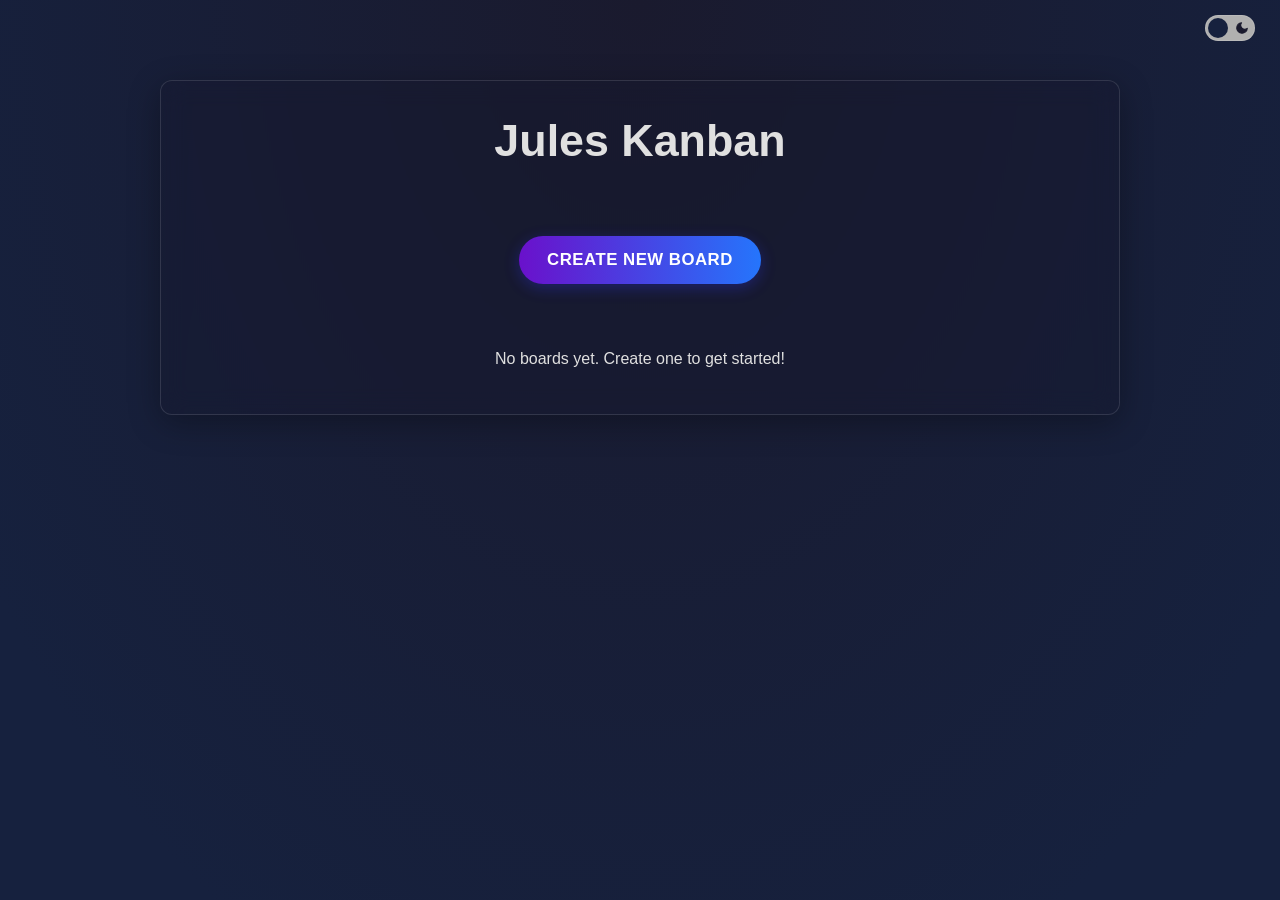
==== commit 1327f2e8: "refactor: Relocate and redesign theme toggle on homepage - Relocated the theme toggle on the homepag" ====
--- a/index.html
+++ b/index.html
@@ -8,19 +8,22 @@
     <link rel="stylesheet" href="assets/css/main.css">
 </head>
 <body>
-    <div class="theme-switch-container">
-        <label class="theme-switch" for="theme-switch-checkbox">
-            <input type="checkbox" id="theme-switch-checkbox" />
-            <div class="slider round">
-                <span class="icon sun-icon">
-                    <svg viewBox="0 0 24 24" fill="currentColor" stroke="currentColor" stroke-width="2" stroke-linecap="round" stroke-linejoin="round"><circle cx="12" cy="12" r="5"></circle><line x1="12" y1="1" x2="12" y2="3"></line><line x1="12" y1="21" x2="12" y2="23"></line><line x1="4.22" y1="4.22" x2="5.64" y2="5.64"></line><line x1="18.36" y1="18.36" x2="19.78" y2="19.78"></line><line x1="1" y1="12" x2="3" y2="12"></line><line x1="21" y1="12" x2="23" y2="12"></line><line x1="4.22" y1="19.78" x2="5.64" y2="18.36"></line><line x1="18.36" y1="5.64" x2="19.78" y2="4.22"></line></svg>
-                </span>
-                <span class="icon moon-icon">
-                    <svg viewBox="0 0 24 24" fill="currentColor" stroke="currentColor" stroke-width="2" stroke-linecap="round" stroke-linejoin="round"><path d="M21 12.79A9 9 0 1 1 11.21 3 7 7 0 0 0 21 12.79z"></path></svg>
-                </span>
-            </div>
-        </label>
-    </div>
+    <header class="page-header-main">
+        <!-- Theme Switch will be positioned here via CSS -->
+        <div class="theme-switch-container">
+            <label class="theme-switch" for="theme-switch-checkbox">
+                <input type="checkbox" id="theme-switch-checkbox" />
+                <div class="slider round">
+                    <span class="icon sun-icon">
+                        <svg viewBox="0 0 24 24" fill="currentColor" stroke="currentColor" stroke-width="2" stroke-linecap="round" stroke-linejoin="round"><circle cx="12" cy="12" r="5"></circle><line x1="12" y1="1" x2="12" y2="3"></line><line x1="12" y1="21" x2="12" y2="23"></line><line x1="4.22" y1="4.22" x2="5.64" y2="5.64"></line><line x1="18.36" y1="18.36" x2="19.78" y2="19.78"></line><line x1="1" y1="12" x2="3" y2="12"></line><line x1="21" y1="12" x2="23" y2="12"></line><line x1="4.22" y1="19.78" x2="5.64" y2="18.36"></line><line x1="18.36" y1="5.64" x2="19.78" y2="4.22"></line></svg>
+                    </span>
+                    <span class="icon moon-icon">
+                        <svg viewBox="0 0 24 24" fill="currentColor" stroke="currentColor" stroke-width="2" stroke-linecap="round" stroke-linejoin="round"><path d="M21 12.79A9 9 0 1 1 11.21 3 7 7 0 0 0 21 12.79z"></path></svg>
+                    </span>
+                </div>
+            </label>
+        </div>
+    </header>
 
     <div class="main-container">
         <h1 class="page-title">Jules Kanban</h1>
@@ -31,7 +34,7 @@
         </div>
     </div>
 
-    <div id="new-board-modal" class="modal-overlay" style="display: none;">
+    <div id="new-board-modal" class="modal-overlay"> <!-- Removed style="display: none;" -->
         <div class="modal-content">
             <h2>Create New Kanban Board</h2>
             <label for="new-board-name-input" class="modal-label">Board Name:</label>
--- a/assets/css/style.css
+++ b/assets/css/style.css
@@ -1,39 +1,73 @@
+:root {
+    --font-sans: "Inter", -apple-system, BlinkMacSystemFont, "Segoe UI", Roboto, Oxygen-Sans, Ubuntu, Cantarell, "Helvetica Neue", sans-serif;
+    --font-monospace: "SFMono-Regular", Consolas, "Liberation Mono", Menlo, Courier, monospace;
+
+    /* Dark Theme Variables */
+    --dark-bg-start: #1a1a2e; /* Deep indigo */
+    --dark-bg-end: #16213e;   /* Dark blue */
+    --dark-text: #e0e0e0;
+    --dark-text-secondary: #b0b0b0;
+    --dark-accent: #0f3460; /* Darker accent for glass elements */
+    --dark-accent-light: #537895; /* Lighter accent for highlights/borders */
+    --dark-shadow-color: rgba(0, 0, 0, 0.3);
+    --dark-glass-border: rgba(255, 255, 255, 0.12);
+    --dark-glass-bg: rgba(20, 20, 40, 0.25); /* Slightly more purple tint */
+
+    /* Light Theme Variables */
+    --light-bg: #f4f7f9; /* Very light cool grey */
+    --light-text: #2c3e50; /* Dark slate blue */
+    --light-text-secondary: #576c7f; /* Lighter slate blue */
+    --light-accent: #e0e7ef; /* Light blue-grey for subtle backgrounds */
+    --light-accent-dark: #a8b8c8; /* Darker accent for borders/hovers */
+    --light-shadow-color: rgba(0, 0, 0, 0.1);
+    --light-glass-border: rgba(0, 0, 0, 0.1);
+    --light-glass-bg: rgba(255, 255, 255, 0.6); /* More opaque white glass */
+
+    /* Global Transitions */
+    --transition-fast: 0.2s ease-in-out;
+    --transition-medium: 0.3s ease-in-out;
+}
+
 body {
-    font-family: system-ui, -apple-system, BlinkMacSystemFont, "Segoe UI", Roboto, "Helvetica Neue", Arial, sans-serif, "Apple Color Emoji", "Segoe UI Emoji", "Segoe UI Symbol";
-    background-image: radial-gradient(ellipse at top center, #1f003f 0%, #000000 85%);
-    color: #F0F0F0; /* Light text */
+    font-family: var(--font-sans);
+    background-image: radial-gradient(ellipse at top center, var(--dark-bg-start) 0%, var(--dark-bg-end) 85%);
+    color: var(--dark-text);
     margin: 0;
-    padding: 40px; /* This padding will apply to all sides */
+    padding: 20px; /* Reduced global padding, page-specific padding can override */
     min-height: 100vh;
     box-sizing: border-box;
-}
-
-/* GENERAL h1 STYLING - Board specific H1s (like board name) are in board.css */
-/* Main page specific H1 (page-title) is in main.css */
+    transition: background-color var(--transition-medium), color var(--transition-medium);
+}
+
+/* GENERAL h1, h2 STYLING */
+h1, h2 {
+    font-weight: 600; /* Slightly less bold than default 'bold' for a cleaner look */
+    margin-top: 0; /* Reset default margins */
+    margin-bottom: 0.75em; /* Consistent bottom margin */
+    line-height: 1.3;
+}
+
 h1 {
-    color: #E0E0E0;
-    font-size: 2.5em; /* Default size, can be overridden */
+    color: var(--dark-text);
+    font-size: 2.2em; /* Slightly reduced default H1 */
     text-align: center;
-    font-weight: bold;
-    display: block;
-    width: 100%;
-    margin-top: 20px; /* Basic default margins */
-    margin-bottom: 20px;
-}
-
-
-/* Theme Switch Styles - Global as it appears on multiple pages */
+}
+
+h2 {
+    color: var(--dark-text-secondary);
+    font-size: 1.5em;
+}
+
+/* Theme Switch Styles - Global */
 .theme-switch-container {
-    /* These specific positioning rules are now handled by .top-bar-container (board.css)
-       or direct placement in main.html (styled by main.css) if different.
-       The component itself is globally styled here. */
+    /* Positioning handled by parent containers in main.css and board.css */
 }
 
 .theme-switch {
     position: relative;
     display: inline-block;
-    width: 50px; /* Reduced width */
-    height: 28px; /* Reduced height */
+    width: 50px;  /* Simplified: Adjust width */
+    height: 26px; /* Simplified: Adjust height */
 }
 
 .theme-switch input {
@@ -49,170 +83,152 @@
     left: 0;
     right: 0;
     bottom: 0;
-    background-color: rgba(204, 204, 204, 0.3); /* Light grey with alpha for glass base */
-    backdrop-filter: blur(5px);
-    border: 1px solid rgba(255, 255, 255, 0.18);
-    transition: .4s;
-    border-radius: 28px; /* Adjusted border-radius */
-}
-
-.slider:before {
+    background-color: var(--dark-text-secondary); /* Default background for dark mode (moon selected) */
+    border: 1px solid var(--dark-glass-border); /* Subtle border */
+    transition: background-color var(--transition-fast);
+    border-radius: 26px; /* Fully rounded ends for new height */
+    backdrop-filter: none; /* Removed blur for simplicity on the toggle itself */
+}
+
+.slider:before { /* This is the nub */
     position: absolute;
     content: "";
-    height: 20px; /* Reduced nub height */
-    width: 20px;  /* Reduced nub width */
-    left: 3px;    /* Adjusted nub position */
-    bottom: 3px;  /* Adjusted nub position */
-    background-color: rgba(255, 255, 255, 0.8); /* Slightly transparent white */
-    transition: .4s;
+    height: 20px; /* Nub size */
+    width: 20px;  /* Nub size */
+    left: 2px;    /* Nub position */
+    bottom: 2px;  /* Nub position */
+    background-color: var(--dark-bg-end); /* Nub color for dark mode */
+    transition: transform var(--transition-fast), background-color var(--transition-fast);
     border-radius: 50%;
-    box-shadow: 0 0 3px rgba(0,0,0,0.2);
-    z-index: 1; /* Ensure nub is above icons */
-}
-
-/* Icons inside the slider */
+    box-shadow: none; /* Removed shadow for simplicity */
+    z-index: 1;
+}
+
 .slider .icon {
     position: absolute;
-    top: 50%; /* Default for sun */
-    transform: translateY(-50%); /* Default for sun */
-    width: 16px; /* Icon size */
-    height: 16px;
-    pointer-events: none; /* So they don't interfere with clicks */
-    transition: opacity 0.3s ease, color 0.3s ease;
-    z-index: 0; /* Below the nub */
+    top: 50%;
+    transform: translateY(-50%);
+    width: 14px; /* Smaller icons */
+    height: 14px;
+    pointer-events: none;
+    transition: opacity var(--transition-fast), color var(--transition-fast);
+    z-index: 0; /* Icons behind the nub */
 }
 
 .slider .sun-icon {
-    left: 5px; /* Position on the left */
-    /* Default state (switch OFF, dark mode selected): Sun is hidden, but color if it were visible */
-    color: #FFD700; /* Gold for sun */
-    opacity: 0;
+    left: 5px; /* Icon position */
+    color: #f39c12; /* Brighter, clearer sun color */
+    opacity: 0; /* Hidden when moon is active */
 }
 
 .slider .moon-icon {
-    right: 5px; /* Position on the right */
-    /* Default state (switch OFF, dark mode selected): Moon is visible */
-    color: #b0c4de; /* LightSteelBlue for moon */
-    opacity: 1;
-    transform: translateY(-51%); /* Nudge moon icon up slightly */
-}
-
-/* Styles based on checkbox state (determines which icon is conceptually 'active') */
-/* When switch is ON (light mode selected) */
-input:checked + .slider .sun-icon {
-    opacity: 1; /* Show sun */
-}
-input:checked + .slider .moon-icon {
-    opacity: 0; /* Hide moon */
-}
-
-/* When switch is OFF (dark mode selected) - this is the default state of icons */
-input:not(:checked) + .slider .sun-icon {
-    opacity: 0; /* Hide sun */
-}
-input:not(:checked) + .slider .moon-icon {
-    opacity: 1; /* Show moon */
-}
-
+    right: 5px; /* Icon position */
+    color: #ecf0f1; /* Clear white-ish moon for dark slider */
+    opacity: 1; /* Visible by default (dark mode) */
+}
+
+/* Icon visibility based on checkbox state */
+input:checked + .slider .sun-icon { opacity: 1; } /* Light mode selected: Sun visible */
+input:checked + .slider .moon-icon { opacity: 0; }
+input:not(:checked) + .slider .sun-icon { opacity: 0; } /* Dark mode selected: Moon visible */
+input:not(:checked) + .slider .moon-icon { opacity: 1; }
 
 /* Slider background color based on checkbox state */
 input:checked + .slider { /* Light mode selected */
-    background-color: rgba(255, 235, 205, 0.5); /* SeaShell/Very Light Peach-Gold glass */
-    border-color: rgba(210, 180, 140, 0.4); /* Tan border, subtle */
-}
-
-input:not(:checked) + .slider { /* Dark mode selected - this is the default slider bg */
-    /* This will be overridden by body:not(.light-mode) .theme-switch .slider for initial dark theme load */
-    /* And by body.light-mode .theme-switch .slider if light theme is active but switch is toggled to dark */
-}
-
-
+    background-color: var(--light-text-secondary); /* Use a light mode color for slider bg */
+    border-color: var(--light-glass-border);
+}
+input:not(:checked) + .slider { /* Dark mode selected */
+    background-color: var(--dark-text-secondary); /* Dark mode slider bg */
+    border-color: var(--dark-glass-border);
+}
+
+/* Nub color and position based on checkbox state */
+input:checked + .slider:before { /* Light mode selected */
+    background-color: var(--light-bg); /* Nub color for light mode */
+    transform: translateX(24px); /* Move nub to the right */
+}
+input:not(:checked) + .slider:before { /* Dark mode selected */
+    background-color: var(--dark-bg-end); /* Nub color for dark mode */
+    /* transform: translateX(0); Default, no need to specify */
+}
+
+/* Icon colors when their respective mode is active */
+body:not(.light-mode) .theme-switch input:not(:checked) + .slider .moon-icon {
+    color: var(--dark-bg-start); /* Moon icon color on dark slider background */
+}
+body.light-mode .theme-switch input:checked + .slider .sun-icon {
+    color: var(--light-bg); /* Sun icon color on light slider background */
+}
+
+
+/* Focus styles for accessibility */
 input:focus + .slider {
-    box-shadow: 0 0 2px rgba(210, 180, 140, 0.7); /* Focus consistent with new 'on' color */
-}
-
-input:checked + .slider:before {
-    transform: translateX(22px); /* Adjusted transform for new size */
-}
-
-/* Theme-specific overrides for icon colors and slider background */
-
-/* === DARK THEME (body:not(.light-mode)) === */
-body:not(.light-mode) .theme-switch .slider { /* Default slider bg in dark mode (switch OFF) */
-    background-color: rgba(85, 85, 85, 0.4); /* Darker glass base */
-    backdrop-filter: blur(5px);
-    border: 1px solid rgba(255, 255, 255, 0.15);
-}
-body:not(.light-mode) .theme-switch input:not(:checked) + .slider .moon-icon { /* Moon icon when dark mode is active & selected */
-    color: #b0c4de; /* LightSteelBlue */
-    opacity: 1;
-}
-body:not(.light-mode) .theme-switch input:not(:checked) + .slider .sun-icon { /* Sun icon when dark mode is active & selected (should be hidden) */
-    opacity: 0;
-}
-body:not(.light-mode) .theme-switch input:checked + .slider { /* Slider bg in dark mode when switch is ON (light mode selected) */
-    background-color: rgba(255, 235, 205, 0.5); /* SeaShell/Very Light Peach-Gold glass */
-    border-color: rgba(210, 180, 140, 0.4);
-}
-body:not(.light-mode) .theme-switch input:checked + .slider .sun-icon { /* Sun icon when dark mode is active BUT light mode selected */
-    color: #FFD700; /* Gold */
-    opacity: 1;
-}
-body:not(.light-mode) .theme-switch input:checked + .slider .moon-icon { /* Moon icon when dark mode is active BUT light mode selected (should be hidden) */
-    opacity: 0;
-}
-body:not(.light-mode) .theme-switch .slider:before { /* Nub color in dark mode (when dark theme is selected) */
-    background-color: rgba(180, 180, 180, 0.75); /* Darker, more transparent grey */
-    box-shadow: 0 0 2px rgba(0,0,0,0.3); /* Slightly adjusted shadow for new nub color */
-}
-body:not(.light-mode) .theme-switch input:checked + .slider:before { /* Nub when light is selected, still in dark body theme context */
-    background-color: rgba(235, 235, 235, 0.85); /* Slightly less stark white for this transitional state */
-}
-
-
-/* === LIGHT THEME (body.light-mode) === */
-body.light-mode .theme-switch .slider { /* Default slider bg in light mode (switch ON for light) */
-    /* This is when light mode is selected (checkbox is checked) */
-    background-color: rgba(255, 235, 205, 0.6); /* SeaShell/Very Light Peach-Gold glass - slightly more opaque */
-    backdrop-filter: blur(5px);
-    border: 1px solid rgba(210, 180, 140, 0.4); /* Tan border */
-}
-body.light-mode .theme-switch input:checked + .slider .sun-icon { /* Sun icon when light mode is active & selected */
-    color: #e68a00; /* Darker Gold / Orange for better contrast on light bg */
-    opacity: 1;
-}
-body.light-mode .theme-switch input:checked + .slider .moon-icon { /* Moon icon when light mode is active & selected (should be hidden) */
-    opacity: 0;
-}
-
-body.light-mode .theme-switch input:not(:checked) + .slider { /* Slider bg in light mode when switch is OFF (dark mode selected) */
-    background-color: rgba(130, 130, 130, 0.4); /* Mid-tone grey glass for 'off' state in light mode */
-    border: 1px solid rgba(0, 0, 0, 0.15);
-}
-body.light-mode .theme-switch input:not(:checked) + .slider .moon-icon { /* Moon icon when light mode is active BUT dark mode selected */
-    color: #333a45; /* Darker slate gray for moon on light bg */
-    opacity: 1;
-}
-body.light-mode .theme-switch input:not(:checked) + .slider .sun-icon { /* Sun icon when light mode is active BUT dark mode selected (should be hidden) */
-    opacity: 0;
-}
-
-body.light-mode .theme-switch .slider:before { /* Nub color in light mode (when light is selected by default with this body class) */
-    background-color: rgba(255, 255, 255, 0.95);
-}
-body.light-mode .theme-switch input:not(:checked) + .slider:before { /* Nub when dark is selected, still in light body theme context */
-    background-color: rgba(240, 240, 240, 0.9);
-}
-
-/* Light Theme Styles */
+    box-shadow: 0 0 0 2px var(--dark-accent-light); /* Consistent focus outline */
+}
+body.light-mode input:focus + .slider {
+    box-shadow: 0 0 0 2px var(--light-accent-dark);
+}
+
+/* === DARK THEME Specifics (body:not(.light-mode)) === */
+/* These are mostly covered by the defaults and input:not(:checked) states now */
+
+/* === LIGHT THEME Specifics (body.light-mode) === */
 body.light-mode {
-    background-image: radial-gradient(ellipse at top center, #e0e0e0 0%, #ffffff 85%); /* Light grey to white */
-    color: #333333; /* Dark text */
-}
-
-body.light-mode h1 { /* General light mode h1 */
-    color: #222222; /* Darker heading text */
-}
-
-/* Specific light mode overrides for .column, .task, .new-task-input etc. are now in board.css */
-/* Specific light mode overrides for .page-title, #create-board-btn etc. are now in main.css */
+    background-image: none;
+    background-color: var(--light-bg);
+    color: var(--light-text);
+}
+
+body.light-mode h1 { color: var(--light-text); }
+body.light-mode h2 { color: var(--light-text-secondary); }
+
+/* Adjust icon color for moon when light mode is active BUT dark is selected on toggle */
+body.light-mode .theme-switch input:not(:checked) + .slider .moon-icon {
+     color: var(--dark-bg-start); /* Moon icon on dark slider (when in light page theme) */
+}
+/* Adjust icon color for sun when dark mode is active BUT light is selected on toggle */
+body:not(.light-mode) .theme-switch input:checked + .slider .sun-icon {
+    color: var(--light-bg); /* Sun icon on light slider (when in dark page theme) */
+}
+
+
+/* Global scrollbar styling */
+::-webkit-scrollbar {
+    width: 10px;
+    height: 10px;
+}
+::-webkit-scrollbar-track {
+    background: transparent; /* Or a very subtle color from the theme */
+}
+::-webkit-scrollbar-thumb {
+    background-color: var(--dark-accent-light);
+    border-radius: 5px;
+    border: 2px solid transparent; /* Creates padding around thumb */
+    background-clip: content-box;
+}
+::-webkit-scrollbar-thumb:hover {
+    background-color: var(--dark-text-secondary);
+}
+
+body.light-mode ::-webkit-scrollbar-thumb {
+    background-color: var(--light-accent-dark);
+}
+body.light-mode ::-webkit-scrollbar-thumb:hover {
+    background-color: var(--light-text-secondary);
+}
+
+/* Utility class for subtle glass effect, can be applied to containers */
+.glass-effect-dark {
+    background-color: var(--dark-glass-bg);
+    backdrop-filter: blur(10px);
+    border: 1px solid var(--dark-glass-border);
+    box-shadow: 0 4px 12px var(--dark-shadow-color);
+}
+
+.glass-effect-light {
+    background-color: var(--light-glass-bg);
+    backdrop-filter: blur(12px); /* Slightly more blur for light glass */
+    border: 1px solid var(--light-glass-border);
+    box-shadow: 0 4px 12px var(--light-shadow-color);
+}
--- a/assets/css/main.css
+++ b/assets/css/main.css
@@ -1,133 +1,168 @@
 /* Styles specific to index.html (main page) */
-body { /* This body style is specific to how main page is laid out */
+
+.page-header-main {
+    position: fixed; /* Fixed position at the top */
+    top: 0;
+    left: 0;
+    right: 0;
+    display: flex;
+    justify-content: flex-end; /* Align items (theme toggle) to the right */
+    padding: 15px 25px; /* Padding around the toggle */
+    z-index: 1001; /* Ensure it's above .top-bar-container on board page if styles bleed, but below modals */
+    /* Potentially add a subtle background or border if needed, but might be best to keep it clean */
+    /* background-color: rgba(var(--dark-bg-start), 0.3); */
+    /* backdrop-filter: blur(5px); */
+}
+
+/* Adjust body padding to account for the new fixed header's height */
+body {
+    padding-top: 80px; /* (header padding + approx toggle height + some buffer) */
+    /* Existing flex styles for centering main-container */
     display: flex;
     flex-direction: column;
     align-items: center;
-    padding-top: 80px; /* Adjust if theme switcher needs more space */
 }
 
 .main-container {
     width: 100%;
-    max-width: 900px;
-    padding: 20px;
+    max-width: 960px; /* Slightly wider for more content space */
+    padding: 30px 40px; /* More horizontal padding */
     box-sizing: border-box;
     text-align: center;
-    background-color: rgba(20, 10, 30, 0.1); /* Subtle darker glass base for the container */
-    backdrop-filter: blur(5px); /* Slightly less than cards for depth */
-    border-radius: 8px;
-    padding: 30px;
-    box-shadow: inset 0 0 100px rgba(0,0,0,0.1); /* Inner shadow for depth */
+    border-radius: 12px; /* Softer, larger radius */
+    margin-bottom: 40px; /* Space at the bottom */
+}
+
+/* Apply glass effect using utility classes from style.css */
+body:not(.light-mode) .main-container {
+    background-color: var(--dark-glass-bg);
+    backdrop-filter: blur(12px); /* More blur for main container */
+    border: 1px solid var(--dark-glass-border);
+    box-shadow: 0 8px 32px 0 var(--dark-shadow-color);
+}
+
+body.light-mode .main-container {
+    background-color: var(--light-glass-bg);
+    backdrop-filter: blur(15px);
+    border: 1px solid var(--light-glass-border);
+    box-shadow: 0 8px 20px 0 var(--light-shadow-color);
 }
 
 .page-title { /* Specific to main page's h1 */
-    color: #E8E8E8; /* Slightly brighter for main title */
-    font-size: 3em; /* Slightly larger for main page title */
-    margin-bottom: 40px;
-    font-weight: bold;
+    font-size: 2.8em; /* Adjusted size */
+    margin-bottom: 1.5em; /* More space below title */
+    font-weight: 700; /* Slightly bolder for main title */
+    color: var(--dark-text); /* Uses CSS variable */
 }
 
 body.light-mode .page-title {
-    color: #222222; /* From existing style.css h1.light-mode */
+    color: var(--light-text); /* Uses CSS variable */
 }
 
 #create-board-btn {
-    background-color: rgba(42, 0, 80, 0.12);
-    backdrop-filter: blur(3px);
-    color: #F0F0F0;
-    border: 1px solid rgba(255, 255, 255, 0.22);
-    padding: 15px 25px;
-    border-radius: 6px;
+    background-image: linear-gradient(to right, #6a11cb 0%, #2575fc 100%); /* Modern gradient */
+    color: #ffffff;
+    border: none;
+    padding: 14px 28px; /* Slightly adjusted padding */
+    border-radius: 50px; /* Pill shape */
     cursor: pointer;
-    font-size: 1.1em;
-    font-weight: 700; /* Bolder */
-    transition: background-color 0.3s ease, border-color 0.3s ease, transform 0.2s ease, box-shadow 0.3s ease;
-    margin-bottom: 40px;
-    text-shadow: 0 0 10px rgba(230, 230, 255, 0.3); /* Subtle glow */
+    font-size: 1.05em;
+    font-weight: 600;
+    transition: transform var(--transition-fast), box-shadow var(--transition-fast), background-image var(--transition-medium);
+    margin-bottom: 50px; /* More space */
+    box-shadow: 0 4px 15px 0 rgba(45, 54, 252, 0.3); /* Softer, colored shadow */
+    text-transform: uppercase;
+    letter-spacing: 0.5px;
 }
 
 #create-board-btn:hover {
-    background-color: rgba(52, 0, 90, 0.25); /* Darker, richer hover */
-    border-color: rgba(255, 255, 255, 0.4);
-    transform: translateY(-2px);
-    box-shadow: 0 4px 15px rgba(0,0,0,0.2);
+    transform: translateY(-3px);
+    box-shadow: 0 7px 20px 0 rgba(45, 54, 252, 0.45);
 }
 
 #create-board-btn:active {
-    transform: translateY(0px);
-    box-shadow: 0 2px 5px rgba(0,0,0,0.15);
+    transform: translateY(-1px);
+    box-shadow: 0 3px 10px 0 rgba(45, 54, 252, 0.4);
 }
 
 body.light-mode #create-board-btn {
-    background-color: rgba(255, 255, 255, 0.5); /* Brighter base for light mode */
-    color: #333333;
-    border: 1px solid rgba(0, 0, 0, 0.1);
-    box-shadow: 0 2px 8px rgba(0,0,0,0.05);
+    background-image: linear-gradient(to right, #007bff 0%, #0056b3 100%); /* Blue gradient for light mode */
+    color: white;
+    box-shadow: 0 4px 15px 0 rgba(0, 123, 255, 0.25);
 }
 
 body.light-mode #create-board-btn:hover {
-    background-color: rgba(255, 255, 255, 0.7);
-    border-color: rgba(0, 0, 0, 0.2);
-    transform: translateY(-2px);
-    box-shadow: 0 4px 15px rgba(0,0,0,0.1);
+    box-shadow: 0 7px 20px 0 rgba(0, 123, 255, 0.35);
+}
+
+body.light-mode #create-board-btn:active {
+    box-shadow: 0 3px 10px 0 rgba(0, 123, 255, 0.3);
 }
 
 #boards-container {
     display: grid;
-    grid-template-columns: repeat(auto-fill, minmax(250px, 1fr));
-    gap: 25px; /* Slightly more gap */
-    width: 100%;
-    padding: 10px 0; /* Add some padding if cards are many */
+    grid-template-columns: repeat(auto-fill, minmax(280px, 1fr)); /* Slightly larger min-width for cards */
+    gap: 30px; /* Increased gap */
+    width: 100%;
 }
 
 .board-card {
-    background-color: rgba(45, 20, 70, 0.25); /* Richer purple base */
-    backdrop-filter: blur(10px); /* More blur for cards */
-    border-radius: 8px; /* Slightly more rounded */
-    padding: 25px 20px; /* More padding */
-    border: 1px solid rgba(255, 255, 255, 0.2); /* Brighter border */
-    color: #EAEAEA;
+    border-radius: 10px; /* Softer radius */
+    padding: 20px;
     text-decoration: none;
-    font-size: 1.25em; /* Slightly larger text */
+    font-size: 1.15em;
     font-weight: 500;
-    transition: transform 0.25s ease, box-shadow 0.25s ease, background-color 0.25s ease, border-color 0.25s ease;
-    display: flex;
-    flex-direction: column; /* For icon + text */
+    transition: transform var(--transition-fast), box-shadow var(--transition-fast), background-color var(--transition-fast), border-color var(--transition-fast);
+    display: flex;
+    flex-direction: column;
     justify-content: center;
     align-items: center;
-    min-height: 120px; /* Taller cards */
-    box-shadow: 0 4px 10px rgba(0,0,0,0.15);
+    min-height: 140px; /* Slightly taller cards */
     text-align: center;
-}
-
-.board-card .board-card-icon {
-    font-size: 1.8em; /* Size for an icon */
-    margin-bottom: 10px;
-    opacity: 0.7;
-}
-
-.board-card:hover {
-    transform: translateY(-8px) scale(1.03); /* More pronounced lift and slight scale */
-    box-shadow: 0 12px 25px rgba(0,0,0,0.25);
-    background-color: rgba(55, 30, 80, 0.35); /* Hover bg color change */
-    border-color: rgba(255, 255, 255, 0.35);
+    position: relative; /* For potential pseudo-elements or absolute positioned icons if added later */
+}
+
+/* Apply glass effect using utility classes from style.css */
+body:not(.light-mode) .board-card {
+    background-color: var(--dark-glass-bg);
+    backdrop-filter: blur(10px);
+    border: 1px solid var(--dark-glass-border);
+    box-shadow: 0 6px 12px var(--dark-shadow-color);
+    color: var(--dark-text);
+}
+
+body:not(.light-mode) .board-card:hover {
+    transform: translateY(-6px) scale(1.02);
+    box-shadow: 0 10px 20px var(--dark-shadow-color);
+    background-color: rgba(var(--dark-glass-bg), 0.5); /* Slightly change bg on hover */
+    border-color: rgba(var(--dark-glass-border), 0.5);
 }
 
 body.light-mode .board-card {
-    background-color: rgba(255, 255, 255, 0.45); /* Lighter glass for light mode */
-    border: 1px solid rgba(0, 0, 0, 0.12);
-    color: #2c3e50; /* Darker, more saturated text color */
-    box-shadow: 0 4px 10px rgba(0,0,0,0.08);
-}
-
+    background-color: var(--light-glass-bg);
+    backdrop-filter: blur(12px);
+    border: 1px solid var(--light-glass-border);
+    box-shadow: 0 4px 8px var(--light-shadow-color);
+    color: var(--light-text);
+}
+
+body.light-mode .board-card:hover {
+    transform: translateY(-5px);
+    box-shadow: 0 8px 15px var(--light-shadow-color);
+    background-color: rgba(255,255,255, 0.75); /* Lighten on hover */
+    border-color: rgba(var(--light-glass-border), 0.3);
+}
+
+.board-card .board-card-icon { /* If you add icons to board cards */
+    font-size: 2em;
+    margin-bottom: 12px;
+    opacity: 0.8;
+    color: var(--dark-accent-light); /* Example color */
+}
 body.light-mode .board-card .board-card-icon {
-    opacity: 0.6;
-}
-
-body.light-mode .board-card:hover {
-    background-color: rgba(255, 255, 255, 0.65);
-    border-color: rgba(0, 0, 0, 0.25);
-    box-shadow: 0 12px 25px rgba(0,0,0,0.12);
-}
+    color: var(--light-accent-dark); /* Example color for light mode */
+}
+
 
 /* Custom Modal Styles */
 .modal-overlay {
@@ -136,163 +171,159 @@
     left: 0;
     width: 100%;
     height: 100%;
-    background-color: rgba(0, 0, 0, 0.5); /* Semi-transparent backdrop */
-    backdrop-filter: blur(5px); /* Frosted glass effect for the overlay */
+    background-color: rgba(0, 0, 0, 0.6); /* Darker overlay */
+    backdrop-filter: blur(8px); /* More blur for overlay */
     display: flex;
     justify-content: center;
     align-items: center;
-    z-index: 2000; /* Ensure it's above other content */
+    z-index: 2000;
     opacity: 0;
     visibility: hidden;
-    transition: opacity 0.3s ease, visibility 0s linear 0.3s;
+    transition: opacity var(--transition-medium), visibility 0s linear var(--transition-medium);
 }
 
 .modal-overlay.active {
     opacity: 1;
     visibility: visible;
-    transition: opacity 0.3s ease;
+    transition: opacity var(--transition-medium);
 }
 
 .modal-content {
-    background-color: rgba(30, 10, 50, 0.6); /* Darker, more opaque glass for modal */
-    backdrop-filter: blur(15px); /* Stronger blur for modal content background */
-    padding: 30px 40px;
-    border-radius: 10px;
-    border: 1px solid rgba(255, 255, 255, 0.2);
-    box-shadow: 0 10px 30px rgba(0, 0, 0, 0.3);
-    width: 100%;
-    max-width: 450px;
-    color: #EAEAEA;
+    padding: 30px 35px; /* More padding */
+    border-radius: 12px; /* Consistent with main-container */
+    width: 100%;
+    max-width: 450px; /* Control max width */
+    text-align: left; /* Align text to left for better readability */
     transform: scale(0.95);
-    transition: transform 0.3s ease;
+    transition: transform var(--transition-medium);
 }
 
 .modal-overlay.active .modal-content {
     transform: scale(1);
 }
 
+body:not(.light-mode) .modal-content {
+    background-color: var(--dark-glass-bg);
+    backdrop-filter: blur(15px); /* More blur for modal content */
+    border: 1px solid var(--dark-glass-border);
+    box-shadow: 0 8px 25px var(--dark-shadow-color);
+    color: var(--dark-text);
+}
+
+body.light-mode .modal-content {
+    background-color: var(--light-glass-bg);
+    backdrop-filter: blur(18px);
+    border: 1px solid var(--light-glass-border);
+    box-shadow: 0 8px 25px var(--light-shadow-color);
+    color: var(--light-text);
+}
+
 .modal-content h2 {
-    margin-top: 0;
-    margin-bottom: 25px;
     font-size: 1.8em;
-    text-align: center;
-    color: #FFFFFF;
-    text-shadow: 0 0 8px rgba(200, 180, 255, 0.5);
+    margin-bottom: 25px; /* More space */
+    text-align: center; /* Center modal title */
+    color: inherit; /* Inherit color from modal-content */
 }
 
 .modal-label {
-    display: block;
-    margin-bottom: 8px;
+    display: block; /* Make label take full width */
+    font-size: 0.9em;
     font-weight: 500;
-    color: #D0D0D0;
+    margin-bottom: 8px; /* Space between label and input */
+    color: inherit;
+    opacity: 0.9;
 }
 
 .modal-input {
     width: 100%;
     padding: 12px 15px;
-    margin-bottom: 25px;
-    border: 1px solid rgba(255, 255, 255, 0.25);
-    border-radius: 6px;
-    background-color: rgba(0, 0, 0, 0.2);
-    color: #F0F0F0;
+    border-radius: 8px; /* Softer radius */
+    border: 1px solid; /* Border color set by theme */
+    background-color: transparent; /* Make it part of the glass */
+    font-size: 1em;
     box-sizing: border-box;
-    font-size: 1em;
-    transition: border-color 0.2s ease, background-color 0.2s ease;
-}
-
-.modal-input:focus {
+    margin-bottom: 25px; /* More space */
+    transition: border-color var(--transition-fast), box-shadow var(--transition-fast);
+    color: inherit;
+}
+
+body:not(.light-mode) .modal-input {
+    border-color: var(--dark-glass-border);
+}
+body:not(.light-mode) .modal-input:focus {
     outline: none;
-    border-color: rgba(170, 130, 255, 0.7); /* Violet focus */
-    background-color: rgba(0, 0, 0, 0.3);
+    border-color: var(--dark-accent-light);
+    box-shadow: 0 0 0 3px rgba(var(--dark-accent-light), 0.3);
+}
+
+body.light-mode .modal-input {
+    border-color: var(--light-glass-border);
+    background-color: rgba(255,255,255,0.5); /* Slightly opaque for better readability in light mode */
+}
+body.light-mode .modal-input:focus {
+    outline: none;
+    border-color: var(--light-accent-dark);
+    box-shadow: 0 0 0 3px rgba(var(--light-accent-dark), 0.3);
 }
 
 .modal-actions {
     display: flex;
-    justify-content: flex-end;
-    gap: 15px;
-    margin-top: 10px;
+    justify-content: flex-end; /* Align buttons to the right */
+    gap: 15px; /* Space between buttons */
 }
 
 .modal-button {
     padding: 10px 20px;
-    border-radius: 5px;
+    border-radius: 8px;
+    font-size: 0.95em;
+    font-weight: 600;
+    cursor: pointer;
+    transition: background-color var(--transition-fast), color var(--transition-fast), transform var(--transition-fast), box-shadow var(--transition-fast);
     border: none;
-    cursor: pointer;
-    font-weight: 600;
-    font-size: 0.95em;
-    transition: background-color 0.2s ease, transform 0.1s ease, box-shadow 0.2s ease;
-    backdrop-filter: blur(3px);
 }
 
 .confirm-btn {
-    background-color: rgba(60, 170, 60, 0.5); /* Glassy green */
+    background-color: #2575fc; /* Gradient start color from main button */
     color: white;
-    border: 1px solid rgba(60, 170, 60, 0.7);
-}
-
+}
 .confirm-btn:hover {
-    background-color: rgba(70, 190, 70, 0.6);
-    box-shadow: 0 0 10px rgba(70, 190, 70, 0.4);
+    background-color: #1a5fc3; /* Darker shade */
+    box-shadow: 0 2px 8px rgba(37, 117, 252, 0.4);
     transform: translateY(-1px);
 }
 
 .cancel-btn {
-    background-color: rgba(180, 50, 50, 0.4); /* Glassy red/grey */
-    color: white;
-    border: 1px solid rgba(180, 50, 50, 0.6);
-}
-
+    background-color: transparent;
+    border: 1px solid; /* Border color set by theme */
+}
 .cancel-btn:hover {
-    background-color: rgba(200, 60, 60, 0.5);
-    box-shadow: 0 0 10px rgba(200, 60, 60, 0.3);
     transform: translateY(-1px);
 }
 
-/* Light mode modal styles */
-body.light-mode .modal-content {
-    background-color: rgba(255, 255, 255, 0.75); /* Lighter glass for modal, more opaque */
-    border: 1px solid rgba(0, 0, 0, 0.15);
-    color: #333333;
-    box-shadow: 0 10px 30px rgba(0, 0, 0, 0.15);
-}
-
-body.light-mode .modal-content h2 {
-    color: #222222;
-    text-shadow: none;
-}
-
-body.light-mode .modal-label {
-    color: #444444;
-}
-
-body.light-mode .modal-input {
-    background-color: rgba(255, 255, 255, 0.8);
-    color: #333333;
-    border: 1px solid rgba(0, 0, 0, 0.25);
-}
-
-body.light-mode .modal-input:focus {
-    border-color: rgba(0, 123, 255, 0.7); /* Blue focus for light mode */
-    background-color: rgba(255, 255, 255, 0.9);
+body:not(.light-mode) .cancel-btn {
+    color: var(--dark-text-secondary);
+    border-color: var(--dark-text-secondary);
+}
+body:not(.light-mode) .cancel-btn:hover {
+    background-color: rgba(var(--dark-text-secondary), 0.1);
+    border-color: var(--dark-text);
+    color: var(--dark-text);
 }
 
 body.light-mode .confirm-btn {
-    background-color: rgba(40, 167, 69, 0.7); /* Green from Bootstrap's success */
-    color: white;
-    border: 1px solid rgba(40, 167, 69, 0.9);
+    background-color: #007bff;
 }
 body.light-mode .confirm-btn:hover {
-    background-color: rgba(45, 180, 75, 0.8);
-    box-shadow: 0 0 10px rgba(45, 180, 75, 0.4);
-}
-
+    background-color: #0056b3;
+    box-shadow: 0 2px 8px rgba(0, 123, 255, 0.3);
+}
 
 body.light-mode .cancel-btn {
-    background-color: rgba(220, 53, 69, 0.6); /* More distinct red for cancel in light */
-    color: white;
-    border: 1px solid rgba(220, 53, 69, 0.8);
+    color: var(--light-text-secondary);
+    border-color: var(--light-text-secondary);
 }
 body.light-mode .cancel-btn:hover {
-    background-color: rgba(225, 60, 75, 0.7);
-    box-shadow: 0 0 10px rgba(200,60,60,0.3);
-}
+    background-color: rgba(var(--light-text-secondary), 0.1);
+    border-color: var(--light-text);
+    color: var(--light-text);
+}
